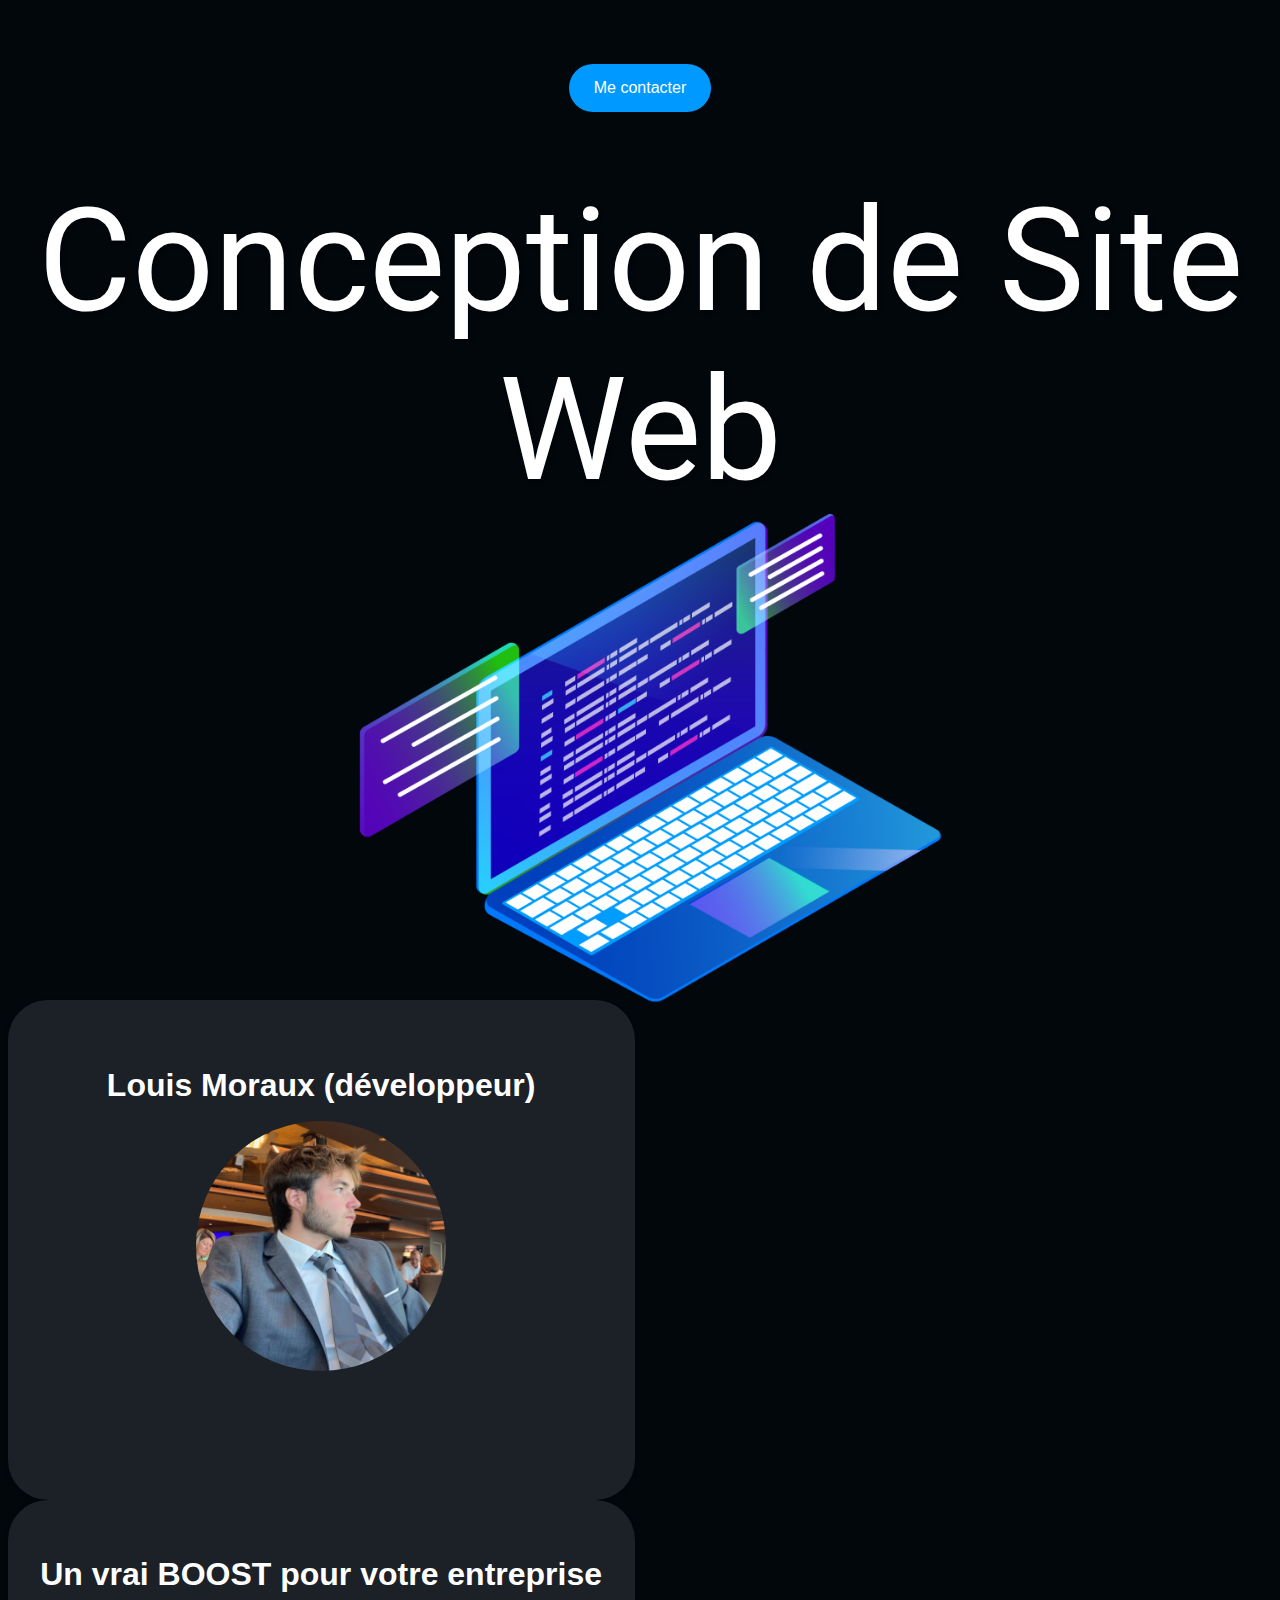
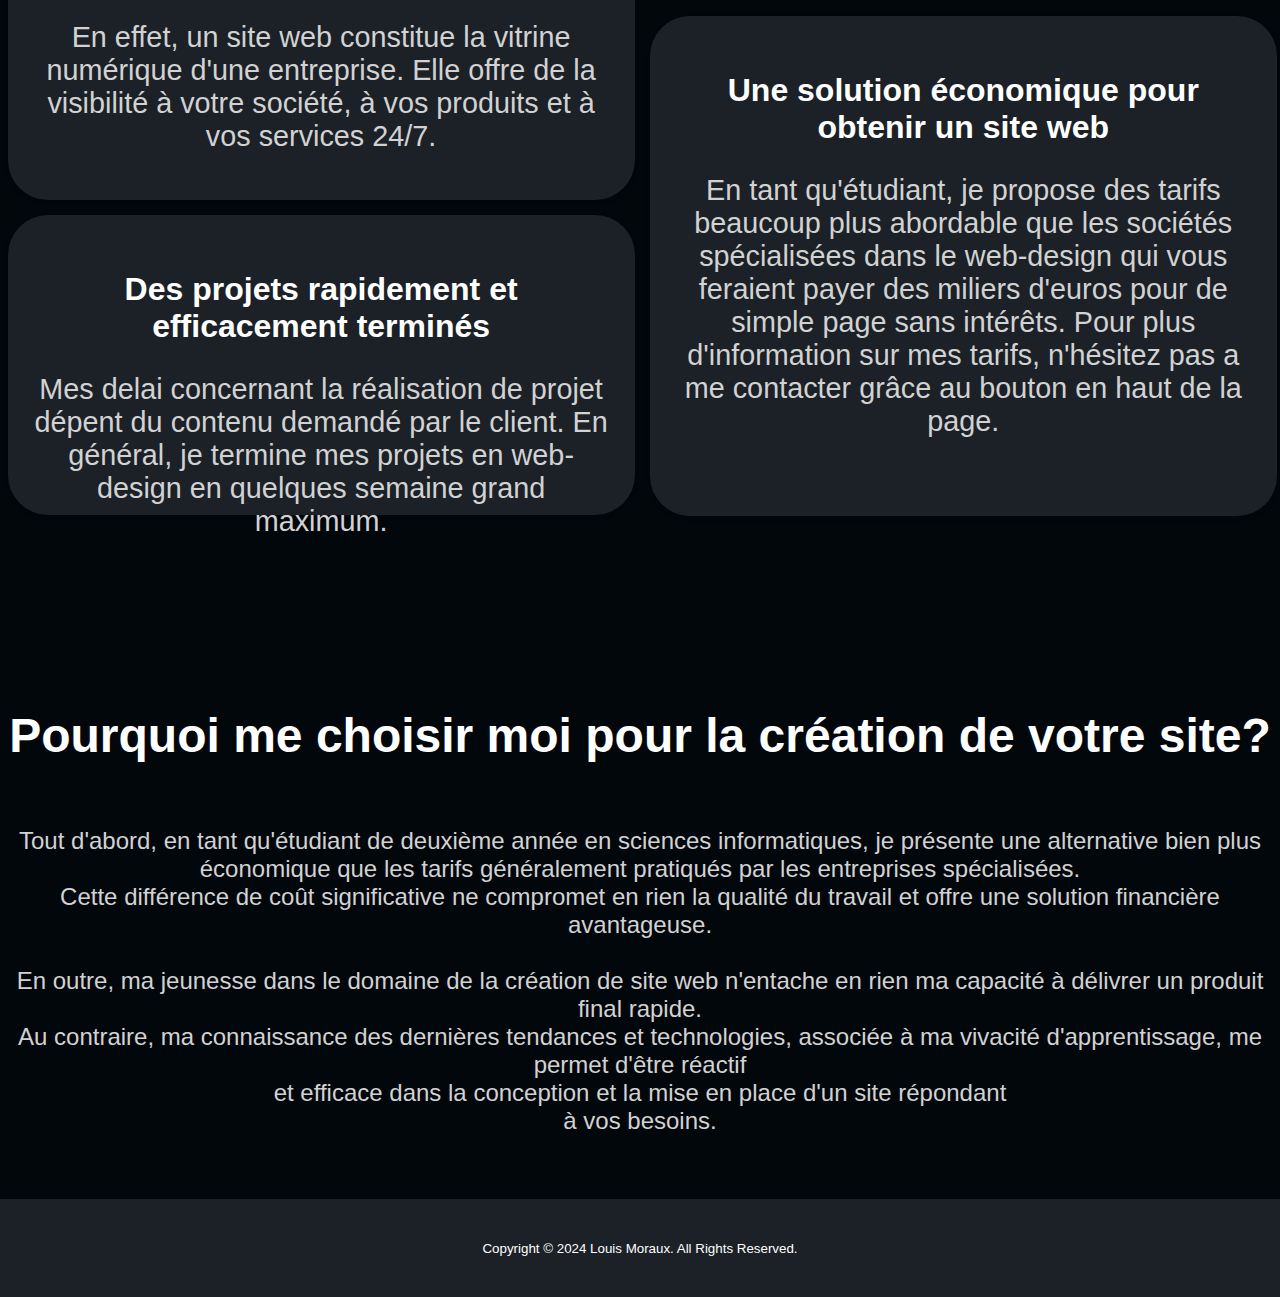
==== index.html @ 0f0bde77 "modif responsive10000" ====
<!DOCTYPE html>
<html lang="en">
<head>
    <meta charset="utf-8">
    <title>Home</title>
    <link rel="stylesheet" type="text/css" href="css/home.css"> 
    <link rel="preconnect" href="https://fonts.googleapis.com">
    <link rel="preconnect" href="https://fonts.gstatic.com" crossorigin>
    <link href="https://fonts.googleapis.com/css2?family=Comfortaa:wght@300..700&family=Indie+Flower&family=Montserrat:ital,wght@0,100..900;1,100..900&family=Open+Sans:ital,wght@0,300..800;1,300..800&family=Pacifico&family=Playfair+Display:ital,wght@0,400..900;1,400..900&family=Roboto:ital,wght@0,100;0,300;0,400;0,500;0,700;0,900;1,100;1,300;1,400;1,500;1,700;1,900&display=swap" rel="stylesheet">
    
</head>
<body>
    <div class="btn-container">
        <a class="btn-contact" href="contact.html">Me contacter</a>
      </div>
    <div class="titlecontainer">
        <div class="title">Conception de Site Web</div>
    </div>
    <div class="image_computer">
        <img src="images/ComputerS.png" class="computer-image">
    </div>
    <div class="container">
        <div class="box" style="height: 500px;">
            <h2 class="inBox" id="title">Louis Moraux (développeur)</h2>
            <div class="image_profil"><img src="images/photohome.jpg"></div>
        </div>
        
        <div class="box" style="height: 300px;">
            <h2 class="inBox" id="vente">Un vrai BOOST pour votre entreprise</h2>
            <p id="textbox">En effet, un site web constitue la vitrine numérique d'une entreprise.
                Elle offre de la visibilité à votre société, à vos produits et à vos services 24/7.
            </p>
        </div>

        <div class="box" style="height: 300px;">
            <h2 id="vente" class="inBox">
                Des projets rapidement et efficacement terminés
            </h2>
            <p id="textbox">Mes delai concernant la réalisation de projet dépent du contenu 
                demandé par le client. En général, je termine mes projets en web-design 
                en quelques semaine grand maximum.
            </p>
        </div>
        
        <div class="box">
            <h2 class="inBox" id="vente">Une solution économique pour obtenir un site web</h2>
            <p id="textbox">En tant qu'étudiant, je propose des tarifs beaucoup plus abordable que les 
                sociétés spécialisées dans le web-design qui vous feraient payer des miliers d'euros
                pour de simple page sans intérêts. Pour plus d'information sur mes tarifs,
                n'hésitez pas a me contacter grâce au bouton en haut de la page.
            </p>
    
        </div>

    </div>
    <div class="textmid">
        <h1 class="titlemid">Pourquoi me choisir moi pour la création de votre site?</h1>
        <p class="pmid">Tout d'abord, en tant qu'étudiant de deuxième année en sciences informatiques,
                        je présente une alternative bien plus
                        économique que les tarifs généralement pratiqués par les entreprises spécialisées.<br>
                        Cette différence de coût significative ne compromet en rien la qualité du travail
                        et offre une solution financière avantageuse.<br><br>
                        En outre, ma jeunesse dans le domaine de la création de site web
                        n'entache en rien ma capacité à délivrer un produit final rapide.<br>
                        Au contraire, ma connaissance des dernières tendances et technologies,
                        associée à ma vivacité d'apprentissage, me permet d'être réactif <br>
                        et efficace dans la conception et la mise en place d'un site répondant 
                        <br>à vos besoins.</p>
    </div>

    <footer>
        <small>
            Copyright © 2024 Louis Moraux. All Rights Reserved.
          </small>
    </footer>
    
    
    <script src="js/home.js"></script>
</body>
</html>
---- css/home.css ----
/* CSS général de la page */
body {
  background-color: #02070C;
  font-family: Arial, sans-serif;
  margin: 0;
  padding: 0;
}

/* Style pour le bouton "Contact Me" */
.btn-container {
  margin-top: 5%;
  display: flex;
  justify-content: center;
  z-index: 2;
}

.btn-contact {
  display: block;
  padding: 15px 25px;
  border-radius: 25px;
  background-color: #0099ff;
  color: white;
  text-decoration: none;
}

.btn-contact:hover {
  background-color: #0056b3;
}

/* CSS pour le titre */
.title {
  position: relative;
  font-family: 'Roboto', sans-serif;
  font-size: 9em;
  text-align: center;
  color: #fff;
  text-shadow: 2px 2px 4px rgba(0, 0, 0, 0.3);
  margin-top: 5%;
}

/* CSS pour l'image de l'ordinateur */
.image_computer img {
  position: relative;
  z-index: 2;
  top: -8em;
  width: 60%;
  display: block;
  margin: 0 auto;
}
.computer-image {
  position: absolute;
  width: 60%;
  display: block;
}

/* Styles pour les conteneurs */
.container {
  display: flex;
  flex-wrap: wrap;
  margin-top: -22%;
  width: 100%;
}

/* Styles pour les boîtes */
.box {
  width: 49%;
  background-color: #1b2127;
  margin-right: 7.5px;
  margin-left: 7.5px;
  padding: 20px;
  box-sizing: border-box;
  border-radius: 40px;
  box-shadow: 0 2px 5px rgba(0, 0, 0, 0.1);
}

.box:last-child {
  margin-right: 0;
}
.box:nth-child(3) {
  margin-top: 15px;
}
.box:nth-child(4) {
  margin-top: -11.5em;
  height: 500px;
}

/* Styles pour le contenu dans les boîtes */
.inBox {
  text-align: center;
  font-size: 2em;
  margin: 5px;
  color: #fff;
}

/* CSS pour l'image de l'ordinateur */
.ampoule img {
  position: relative;
  z-index: 2;
  top: -2em;
  width: 35%;
  display: block;
  margin: 0 auto;
}
#vente {
  margin-top: 6%;
}
.image_profil {
  text-align: center;
}
.image_profil img {
  border-radius: 50%;
  width: 250px;
  height: 250px;
  margin-top: 2%;
}
#textbox {
  text-align: center;
  font-size: 1.8em;
  color: #d2d2d2;
}
#title {
  margin-top: 8%;
}
#infos {
  margin-top: 12%;
}

/* Styles pour le texte central */
.textmid {
  text-align: center;
  margin-top: 5%;
}
.titlemid {
  color: #fff;
  font-size: 3em;
  padding-top: 10%;
}
.pmid {
  font-size: 1.5em;
  color: #d2d2d2;
  margin-top: 5%;
}

/* CSS pour le footer */
footer {
  background-color: #1b2127;
  color: #fff;
  text-align: center;
  padding: 40px;
  margin-top: 5%;
}

/* Style pour les liens dans le footer */
footer a {
  color: #fff;
  text-decoration: none;
  transition: color 0.3s ease;
}

footer a:hover {
  color: #0099ff;
}

/* Media Queries pour les petits écrans */
@media only screen and (max-device-width: 760px) {
  .container{
    margin-top: -28%;
  }
  .box {
      width: 100%;
      margin-bottom: 1em;
      margin-right: 7.5px;
      margin-left: 7.5px;
      padding: 20px;
  }

  .btn-container {
    padding-top: 5%;
  }
  

  .btn-contact {
    line-height: 1;
    position: absolute;
    padding: 40px 40px;
    font-size: 2.5em;
  }
  .image_computer img {
    top: -8em; /* Ajustement pour les écrans plus petits */
    width: 100%; /* Ajustement pour les écrans plus petits */
  }
  .box:last-child {
    margin-right: 0;
  }
  .box:nth-child(3) {
    margin-top: 0;
  }
  .box:nth-child(4) {
    margin-top: 0em;
    height: 400px;
  }

  .image_profil img {
    border-radius: 50%;
    width: 300px;
    height: 300px;
    margin-top: 2%;
  }
  .title {
    margin-top: 20%;
    font-size: 5.5em;
  }

  .ampoule {
    width: 100%; /* Réduire la largeur de l'ampoule */
    
  }
  .inBox{
    margin-top: -3%;
  }
  #vente{
    margin-top: 1.75em;
  }
  #textbox {
      text-align: center;
      font-size: 1.8em;
      margin-left: 0;
  }

  .titlemid {
      margin-top: 10%;
  }

  .pmid {
      font-size: 1.2em;
      margin-top: 5%;
  }

  footer {
      padding: 20px;
      font-size: 1.2em;
  }
}
/* MacBooks petits */
@media screen and (device-width: 1366px) and (device-height: 768px) {
  .btn-contact {
    top: 5%;
    right: 5%;
    padding: 10px 20px; /* Ajustement pour les écrans plus petits */
  }

  /* Style du titre */
  .title {
    position: relative;
    font-size: 6em; /* Ajustement pour les écrans plus petits */
    margin-top: 8%;
  }

  /* Style de l'image de l'ordinateur */
  .image_computer img {
    top: -9em; /* Ajustement pour les écrans plus petits */
    width: 80%; /* Ajustement pour les écrans plus petits */
  }

  /* Styles des boîtes */
  .container{
    margin-top: -30%;
  }
  .box {
    width: 49%; /* Pour occuper toute la largeur sur les écrans plus petits */
    margin-right: 5px;
    margin-left: 5px;
  }

  /* Style du texte dans les boîtes */
  .inBox {
    font-size: 1.5em; /* Ajustement pour les écrans plus petits */
    padding-top: 5%;
  }

  #textbox{
    font-size: 1.5em;
  }


  /* Style du footer */
  footer {
    padding: 20px; /* Réduction de l'espace dans le footer */
  }
}

@media screen and (device-width: 1024px) and (device-height: 1366px) {
  .btn-contact {
    top: 5%;
    right: 5%;
    padding: 10px 20px; /* Ajustement pour les écrans plus petits */
  }

  /* Style du titre */
  .title {
    position: relative;
    font-size: 6em; /* Ajustement pour les écrans plus petits */
    margin-top: 8%;
  }

  /* Style de l'image de l'ordinateur */
  .image_computer img {
    top: -7em; /* Ajustement pour les écrans plus petits */
    width: 80%; /* Ajustement pour les écrans plus petits */
  }

  /* Styles des boîtes */
  .container{
    margin-top: -30%;
  }
  .box {
    width: 48.5%; /* Pour occuper toute la largeur sur les écrans plus petits */
    margin-right: 5px;
    margin-left: 5px;
  }

  /* Style du texte dans les boîtes */
  .inBox {
    font-size: 1.5em; /* Ajustement pour les écrans plus petits */
    padding-top: 5%;
  }

  #textbox{
    font-size: 1.5em;
  }


  /* Style du footer */
  footer {
    padding: 20px; /* Réduction de l'espace dans le footer */
  }
}

@media screen and (device-width: 820px) and (device-height: 1180px) {
  .btn-contact {
    top: 5%;
    right: 5%;
    padding: 10px 20px; /* Ajustement pour les écrans plus petits */
  }

  /* Style du titre */
  .title {
    position: relative;
    font-size: 6em; /* Ajustement pour les écrans plus petits */
    margin-top: 8%;
  }

  /* Style de l'image de l'ordinateur */
  .image_computer img {
    top: -5em; /* Ajustement pour les écrans plus petits */
    width: 80%; /* Ajustement pour les écrans plus petits */
  }

  /* Styles des boîtes */
  .container{
    margin-top: -30%;
  }
  .box {
    width: 48.5%; /* Pour occuper toute la largeur sur les écrans plus petits */
    margin-right: 5px;
    margin-left: 5px;
  }

  /* Style du texte dans les boîtes */
  .inBox {
    font-size: 1.5em; /* Ajustement pour les écrans plus petits */
    padding-top: 4%;
  }

  #textbox{
    font-size: 1.4em;
  }


  /* Style du footer */
  footer {
    padding: 20px; /* Réduction de l'espace dans le footer */
  }
}

@media screen and (device-width: 768px) and (device-height: 1024px) {
  .btn-contact {
    top: 5%;
    right: 5%;
    padding: 10px 20px; /* Ajustement pour les écrans plus petits */
  }

  /* Style du titre */
  .title {
    position: relative;
    font-size: 6em; /* Ajustement pour les écrans plus petits */
    margin-top: 8%;
  }

  /* Style de l'image de l'ordinateur */
  .image_computer img {
    top: -5em; /* Ajustement pour les écrans plus petits */
    width: 80%; /* Ajustement pour les écrans plus petits */
  }

  /* Styles des boîtes */
  .container{
    margin-top: -30%;
  }
  .box {
    width: 48.5%; /* Pour occuper toute la largeur sur les écrans plus petits */
    margin-right: 5px;
    margin-left: 5px;
  }

  /* Style du texte dans les boîtes */
  .inBox {
    font-size: 1.5em; /* Ajustement pour les écrans plus petits */
    padding-top: 4%;
  }

  #textbox{
    font-size: 1.4em;
  }


  /* Style du footer */
  footer {
    padding: 20px; /* Réduction de l'espace dans le footer */
  }
}
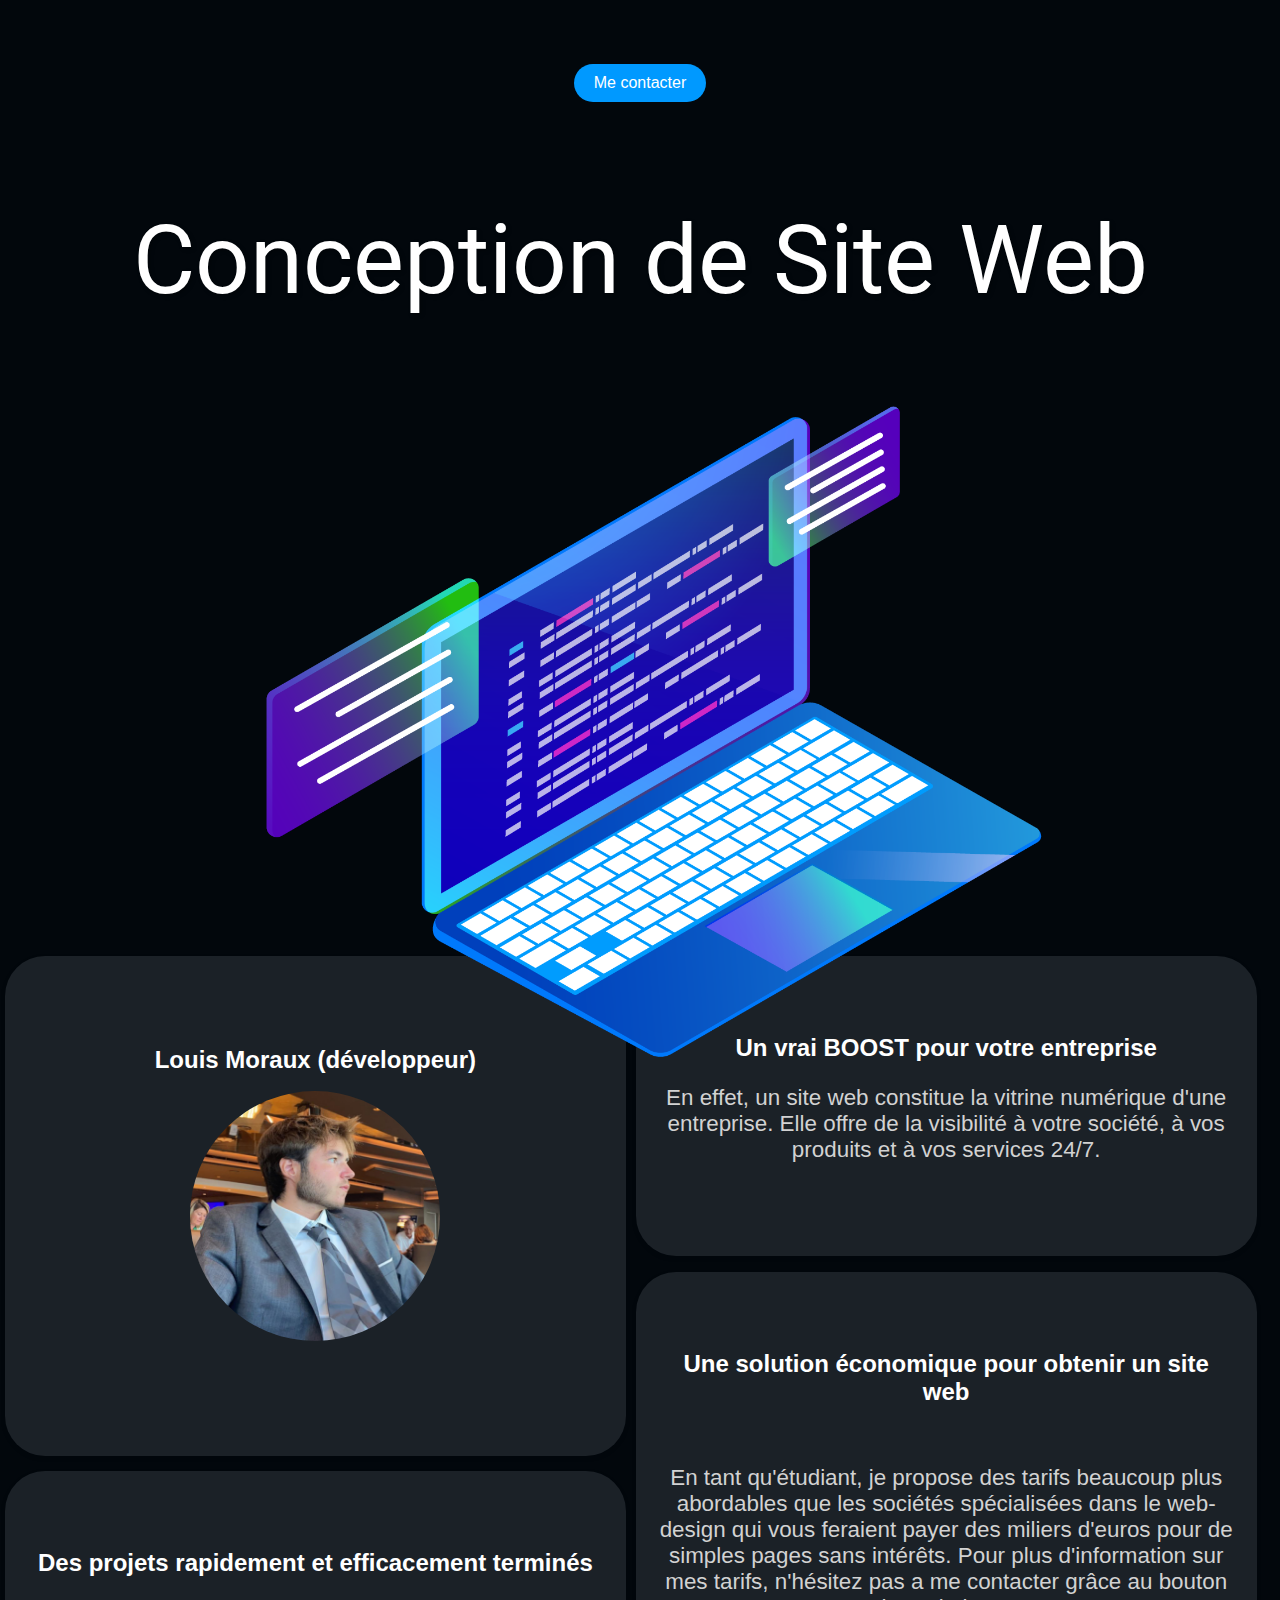
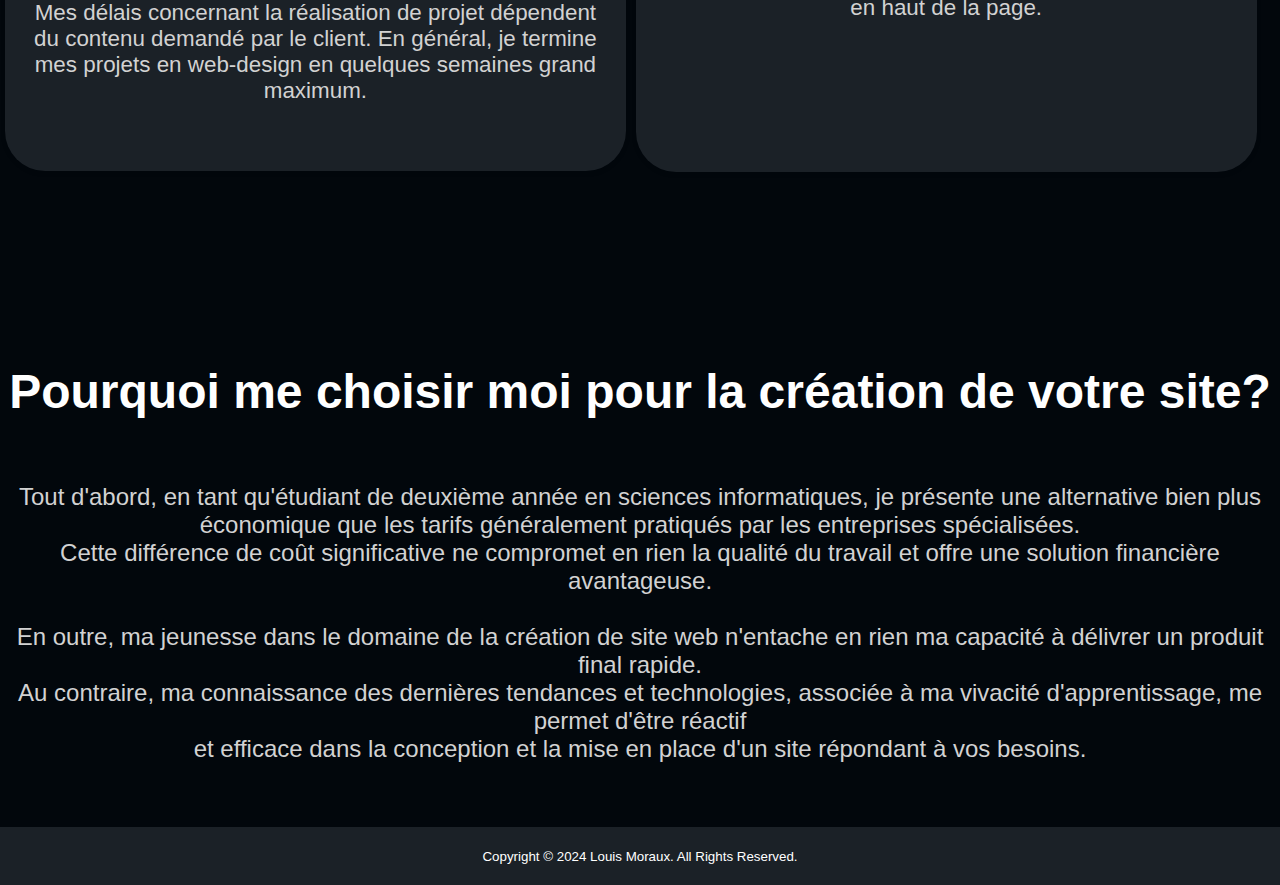
==== commit bd69598b: "modif responsive1000001" ====
--- a/index.html
+++ b/index.html
@@ -36,17 +36,17 @@
             <h2 id="vente" class="inBox">
                 Des projets rapidement et efficacement terminés
             </h2>
-            <p id="textbox">Mes delai concernant la réalisation de projet dépent du contenu 
+            <p id="textbox">Mes délais concernant la réalisation de projet dépendent du contenu 
                 demandé par le client. En général, je termine mes projets en web-design 
-                en quelques semaine grand maximum.
+                en quelques semaines grand maximum.
             </p>
         </div>
         
         <div class="box">
             <h2 class="inBox" id="vente">Une solution économique pour obtenir un site web</h2>
-            <p id="textbox">En tant qu'étudiant, je propose des tarifs beaucoup plus abordable que les 
+            <p class="bbox" id="textbox">En tant qu'étudiant, je propose des tarifs beaucoup plus abordables que les 
                 sociétés spécialisées dans le web-design qui vous feraient payer des miliers d'euros
-                pour de simple page sans intérêts. Pour plus d'information sur mes tarifs,
+                pour de simples pages sans intérêts. Pour plus d'information sur mes tarifs,
                 n'hésitez pas a me contacter grâce au bouton en haut de la page.
             </p>
     
@@ -65,8 +65,9 @@
                         Au contraire, ma connaissance des dernières tendances et technologies,
                         associée à ma vivacité d'apprentissage, me permet d'être réactif <br>
                         et efficace dans la conception et la mise en place d'un site répondant 
-                        <br>à vos besoins.</p>
+                        à vos besoins.</p>
     </div>
+    
 
     <footer>
         <small>
--- a/css/home.css
+++ b/css/home.css
@@ -125,6 +125,10 @@
   margin-top: 12%;
 }
 
+.bbox{
+  margin-top: 10%;
+}
+
 /* Styles pour le texte central */
 .textmid {
   text-align: center;
@@ -164,7 +168,7 @@
 /* Media Queries pour les petits écrans */
 @media only screen and (max-device-width: 760px) {
   .container{
-    margin-top: -28%;
+    margin-top: -10%;
   }
   .box {
       width: 100%;
@@ -182,7 +186,7 @@
   .btn-contact {
     line-height: 1;
     position: absolute;
-    padding: 40px 40px;
+    padding: 30px 30px;
     font-size: 2.5em;
   }
   .image_computer img {
@@ -382,8 +386,7 @@
     padding: 20px; /* Réduction de l'espace dans le footer */
   }
 }
-
-@media screen and (device-width: 768px) and (device-height: 1024px) {
+@media screen and (min-width: 1280px) and (max-width: 1440px) {
   .btn-contact {
     top: 5%;
     right: 5%;
@@ -430,3 +433,49 @@
   }
 }
 
+@media only screen and (min-device-width: 1500px) {
+  .btn-contact {
+    top: 5%;
+    right: 5%;
+    padding: 20px 30px; /* Ajustement pour les écrans plus petits */
+  }
+
+  /* Style du titre */
+  .title {
+    position: relative;
+    font-size: 6em; /* Ajustement pour les écrans plus petits */
+    margin-top: 8%;
+  }
+
+  /* Style de l'image de l'ordinateur */
+  .image_computer img {
+    top: -8em; /* Ajustement pour les écrans plus petits */
+    width: 80%; /* Ajustement pour les écrans plus petits */
+  }
+
+  /* Styles des boîtes */
+  .container{
+    margin-top: -30%;
+  }
+  .box {
+    width: 48.5%; /* Pour occuper toute la largeur sur les écrans plus petits */
+    margin-right: 5px;
+    margin-left: 5px;
+  }
+
+  /* Style du texte dans les boîtes */
+  .inBox {
+    font-size: 1.5em; /* Ajustement pour les écrans plus petits */
+    padding-top: 4%;
+  }
+
+  #textbox{
+    font-size: 1.4em;
+  }
+
+
+  /* Style du footer */
+  footer {
+    padding: 20px; /* Réduction de l'espace dans le footer */
+  }
+}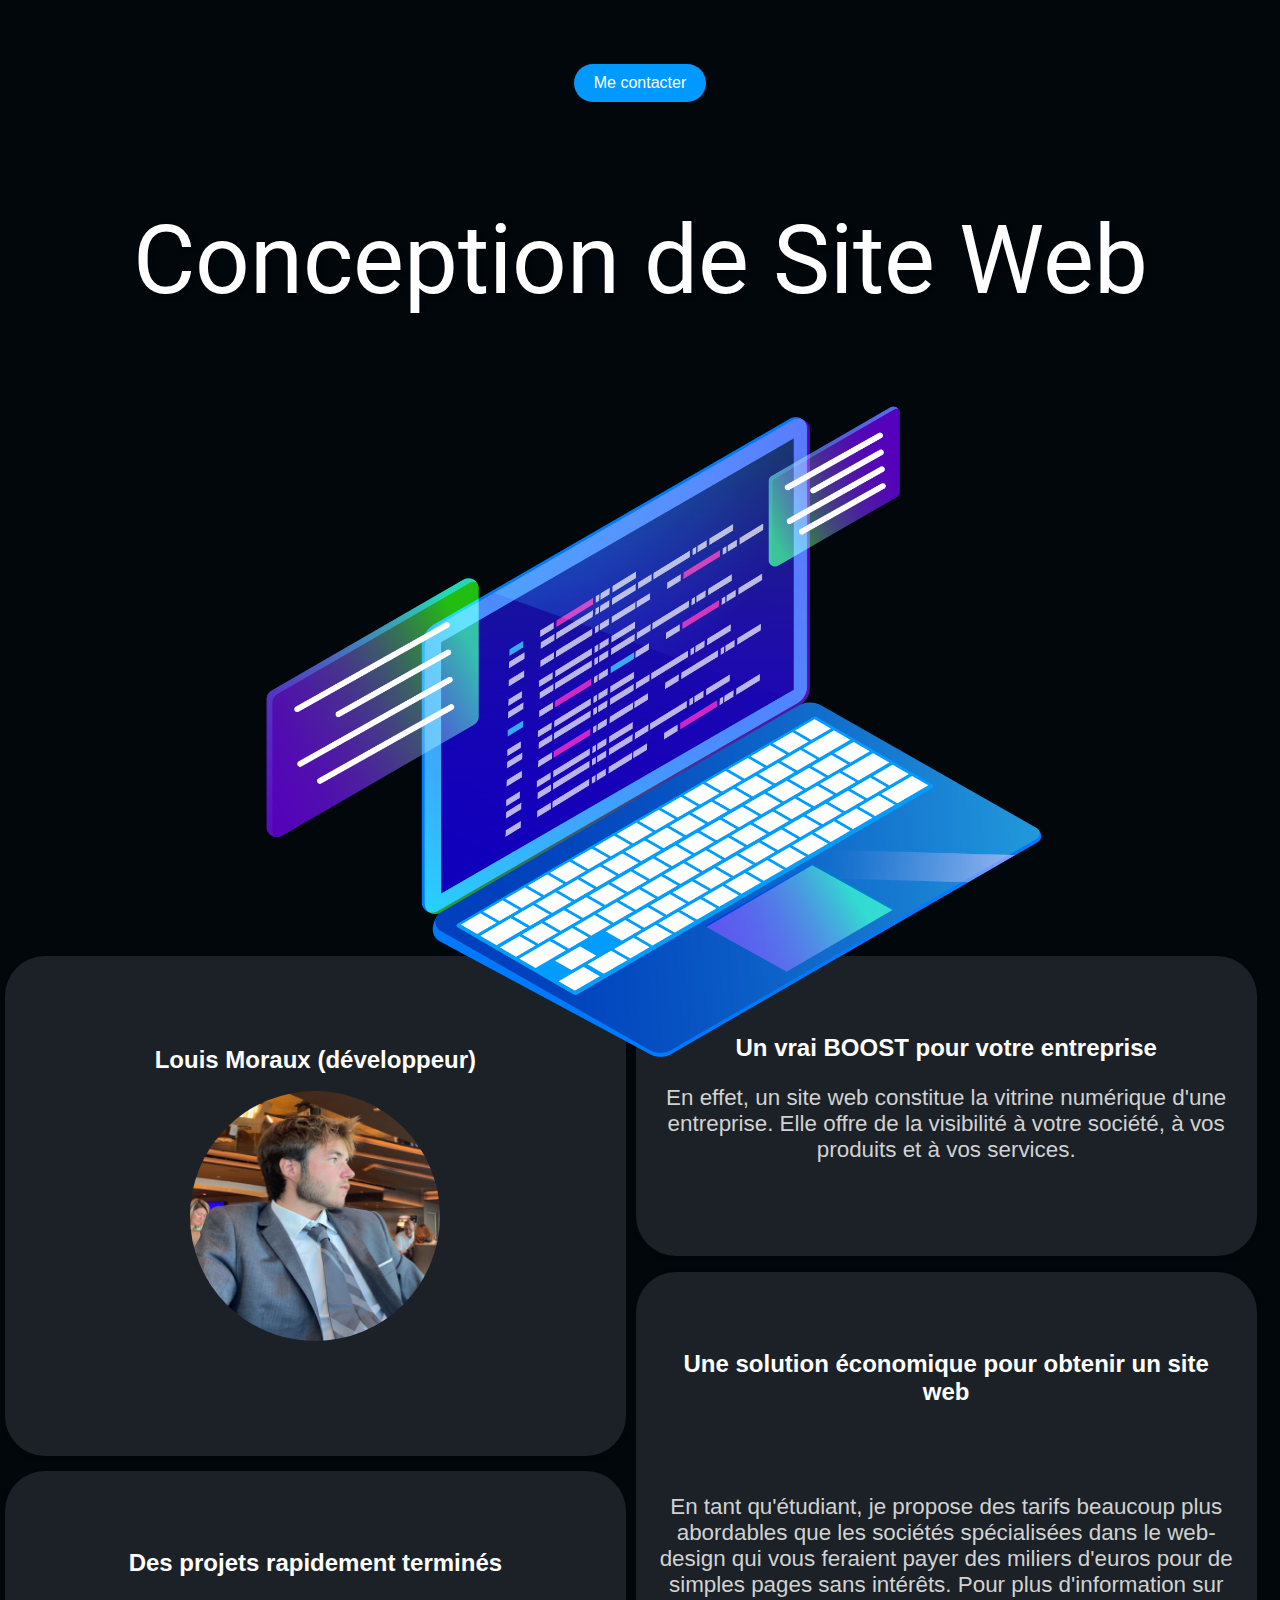
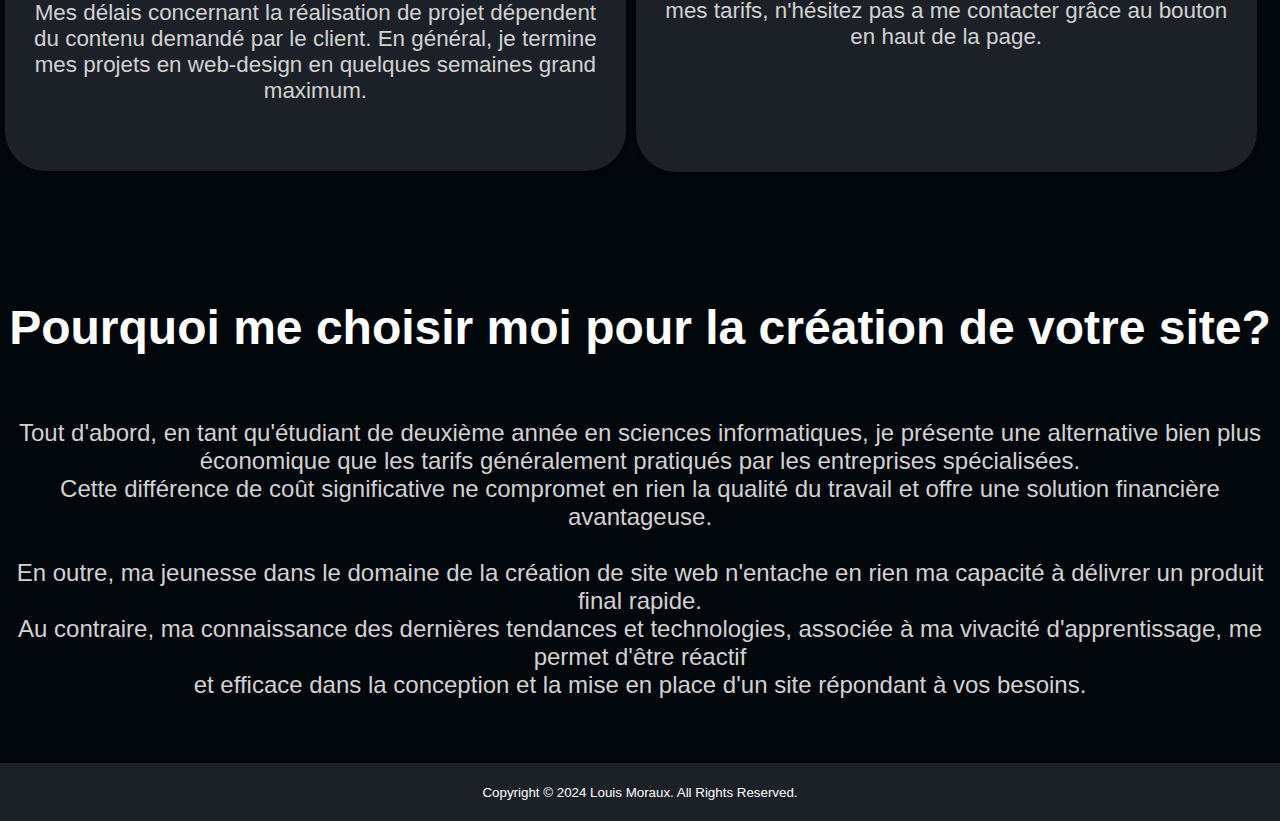
==== commit a7ae01b4: "modif responsive10000012" ====
--- a/index.html
+++ b/index.html
@@ -28,13 +28,13 @@
         <div class="box" style="height: 300px;">
             <h2 class="inBox" id="vente">Un vrai BOOST pour votre entreprise</h2>
             <p id="textbox">En effet, un site web constitue la vitrine numérique d'une entreprise.
-                Elle offre de la visibilité à votre société, à vos produits et à vos services 24/7.
+                Elle offre de la visibilité à votre société, à vos produits et à vos services.
             </p>
         </div>
 
         <div class="box" style="height: 300px;">
             <h2 id="vente" class="inBox">
-                Des projets rapidement et efficacement terminés
+                Des projets rapidement terminés
             </h2>
             <p id="textbox">Mes délais concernant la réalisation de projet dépendent du contenu 
                 demandé par le client. En général, je termine mes projets en web-design 
--- a/css/home.css
+++ b/css/home.css
@@ -126,7 +126,7 @@
 }
 
 .bbox{
-  margin-top: 10%;
+  margin-top: 15%;
 }
 
 /* Styles pour le texte central */
@@ -137,7 +137,7 @@
 .titlemid {
   color: #fff;
   font-size: 3em;
-  padding-top: 10%;
+  padding-top: 5%;
 }
 .pmid {
   font-size: 1.5em;
@@ -219,6 +219,9 @@
     width: 100%; /* Réduire la largeur de l'ampoule */
     
   }
+  .bbox{
+    margin-top: 4%;
+  }
   .inBox{
     margin-top: -3%;
   }
@@ -230,7 +233,6 @@
       font-size: 1.8em;
       margin-left: 0;
   }
-
   .titlemid {
       margin-top: 10%;
   }
@@ -433,29 +435,33 @@
   }
 }
 
-@media only screen and (min-device-width: 1500px) {
+@media only screen and (min-device-width: 1800px) {
   .btn-contact {
     top: 5%;
     right: 5%;
     padding: 20px 30px; /* Ajustement pour les écrans plus petits */
+    font-size: 1.5em;
   }
 
   /* Style du titre */
   .title {
     position: relative;
-    font-size: 6em; /* Ajustement pour les écrans plus petits */
+    font-size: 11em; /* Ajustement pour les écrans plus petits */
     margin-top: 8%;
   }
 
   /* Style de l'image de l'ordinateur */
   .image_computer img {
-    top: -8em; /* Ajustement pour les écrans plus petits */
+    top: -12em; /* Ajustement pour les écrans plus petits */
     width: 80%; /* Ajustement pour les écrans plus petits */
   }
 
   /* Styles des boîtes */
   .container{
     margin-top: -30%;
+  }
+  .titlemid{
+    margin-top: -7%;
   }
   .box {
     width: 48.5%; /* Pour occuper toute la largeur sur les écrans plus petits */
@@ -463,14 +469,17 @@
     margin-left: 5px;
   }
 
+  .bbox{
+    margin-top: 8%;
+  }
+
   /* Style du texte dans les boîtes */
   .inBox {
-    font-size: 1.5em; /* Ajustement pour les écrans plus petits */
-    padding-top: 4%;
+    font-size: 2em; /* Ajustement pour les écrans plus petits */
   }
 
   #textbox{
-    font-size: 1.4em;
+    font-size: 2em;
   }
 
 
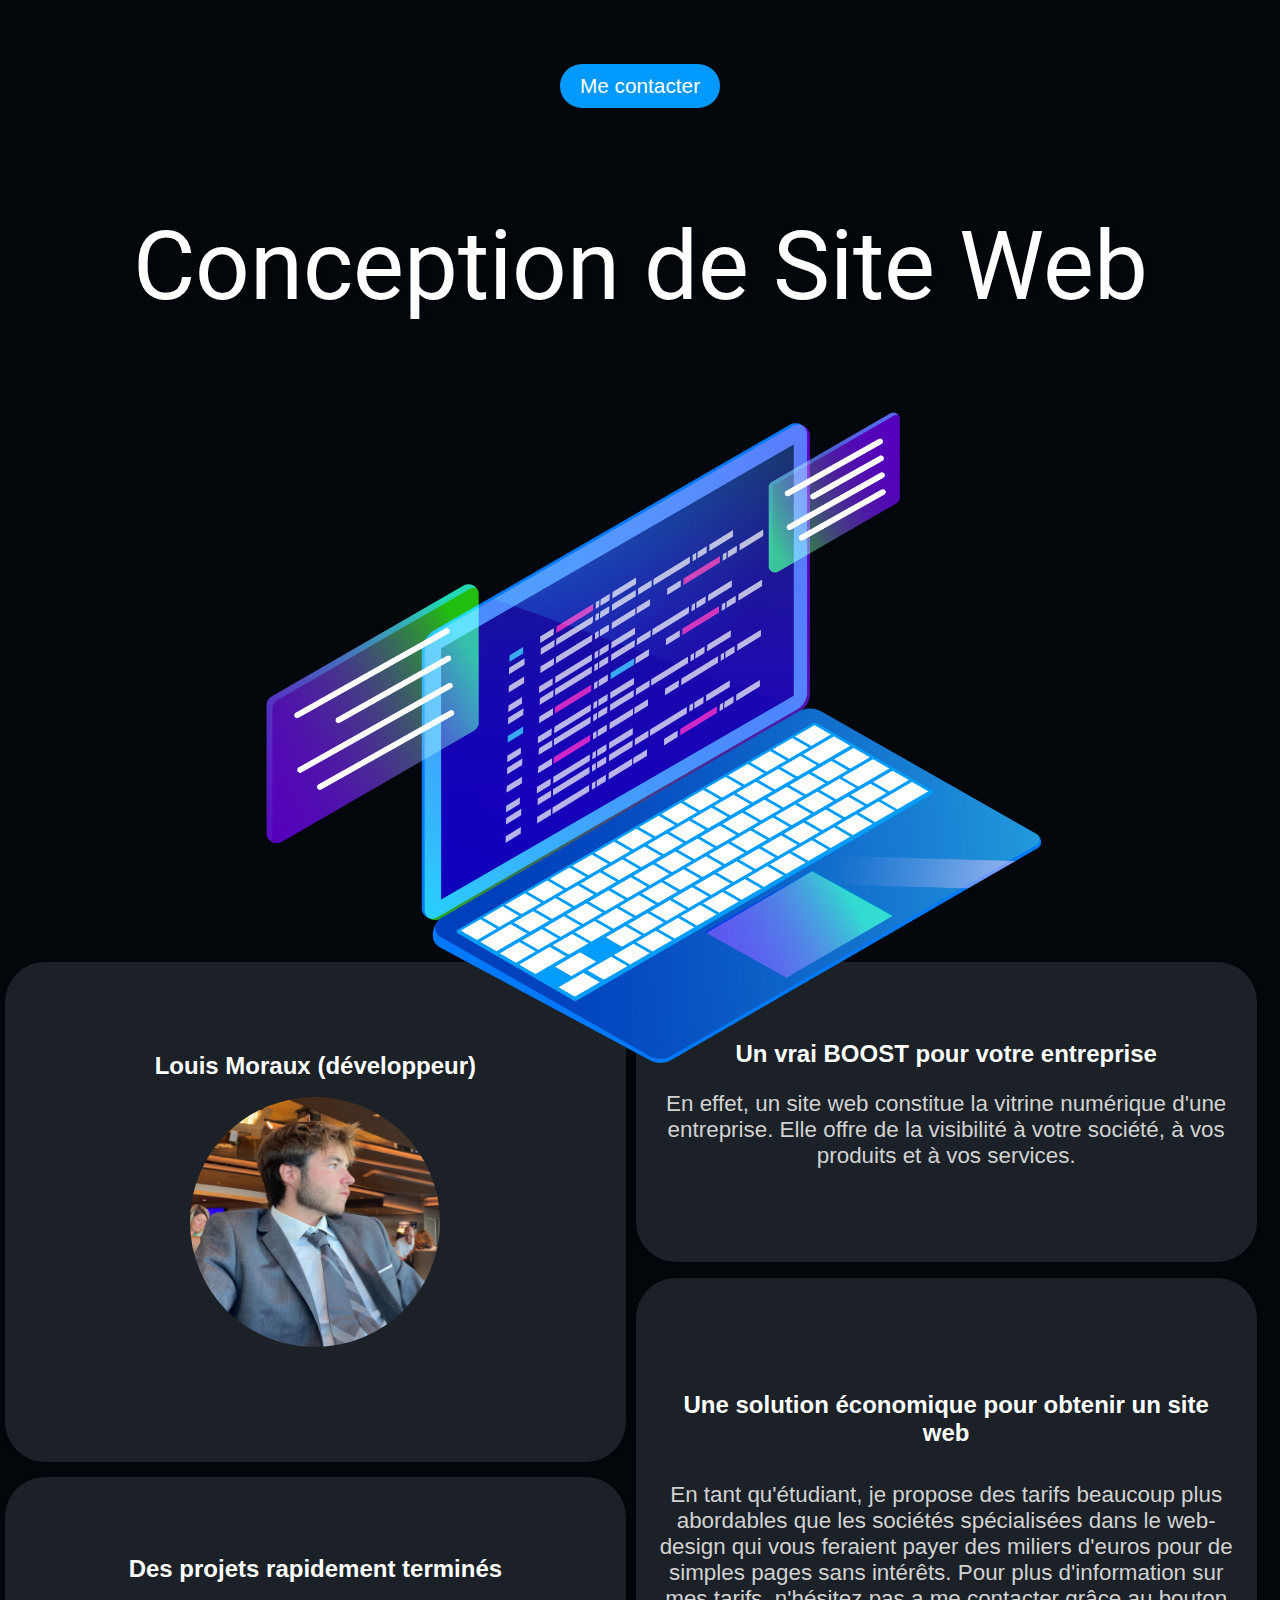
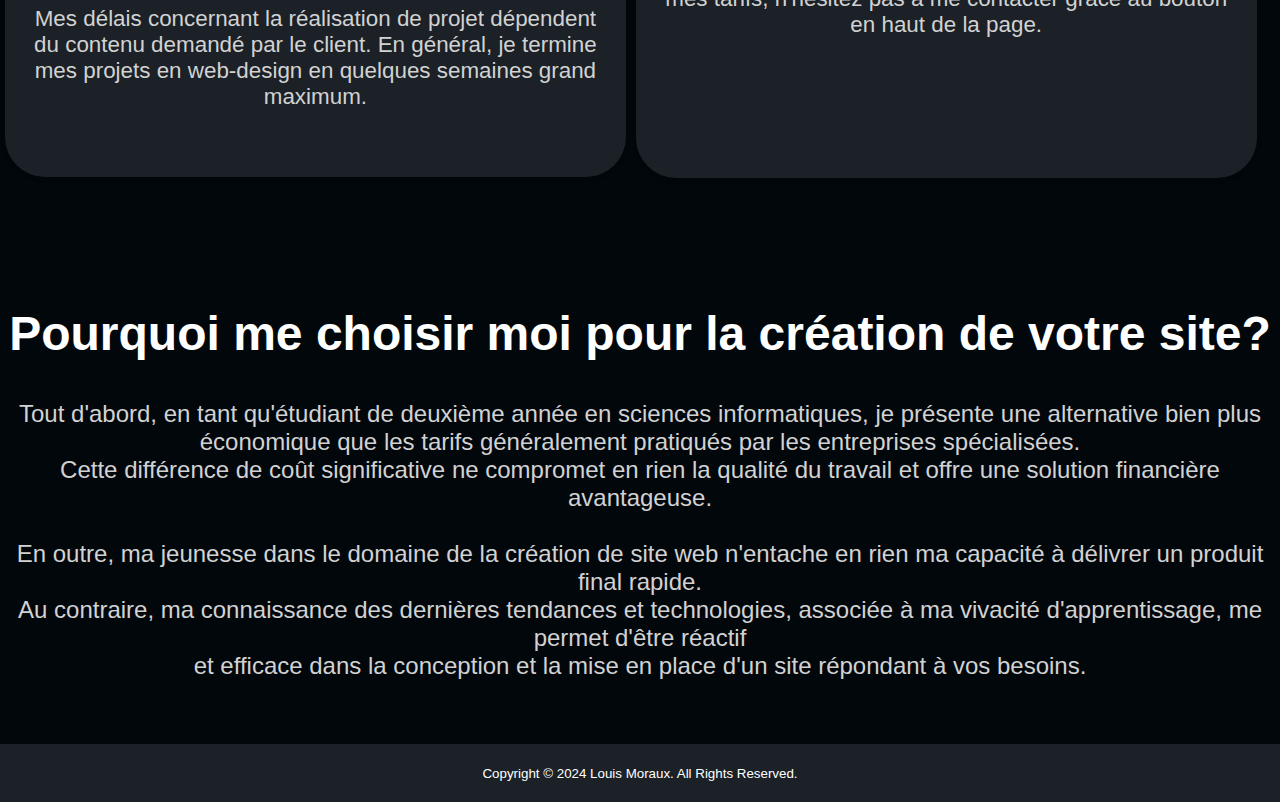
==== commit 19a22153: "modif responsive100000123222" ====
--- a/index.html
+++ b/index.html
@@ -43,7 +43,7 @@
         </div>
         
         <div class="box">
-            <h2 class="inBox" id="vente">Une solution économique pour obtenir un site web</h2>
+            <h2 class="inBox" id="vente2">Une solution économique pour obtenir un site web</h2>
             <p class="bbox" id="textbox">En tant qu'étudiant, je propose des tarifs beaucoup plus abordables que les 
                 sociétés spécialisées dans le web-design qui vous feraient payer des miliers d'euros
                 pour de simples pages sans intérêts. Pour plus d'information sur mes tarifs,
--- a/css/home.css
+++ b/css/home.css
@@ -21,6 +21,7 @@
   background-color: #0099ff;
   color: white;
   text-decoration: none;
+  font-size: 1.3em;
 }
 
 .btn-contact:hover {
@@ -31,7 +32,7 @@
 .title {
   position: relative;
   font-family: 'Roboto', sans-serif;
-  font-size: 9em;
+  font-size: 8em;
   text-align: center;
   color: #fff;
   text-shadow: 2px 2px 4px rgba(0, 0, 0, 0.3);
@@ -104,6 +105,9 @@
 #vente {
   margin-top: 6%;
 }
+#vente2 {
+  margin-top: 12%;
+}
 .image_profil {
   text-align: center;
 }
@@ -126,7 +130,7 @@
 }
 
 .bbox{
-  margin-top: 15%;
+  margin-top: 6%;
 }
 
 /* Styles pour le texte central */
@@ -142,7 +146,7 @@
 .pmid {
   font-size: 1.5em;
   color: #d2d2d2;
-  margin-top: 5%;
+  margin-top: 3%;
 }
 
 /* CSS pour le footer */
@@ -440,13 +444,13 @@
     top: 5%;
     right: 5%;
     padding: 20px 30px; /* Ajustement pour les écrans plus petits */
-    font-size: 1.5em;
+    font-size: 1.8em;
   }
 
   /* Style du titre */
   .title {
     position: relative;
-    font-size: 11em; /* Ajustement pour les écrans plus petits */
+    font-size: 9.5em; /* Ajustement pour les écrans plus petits */
     margin-top: 8%;
   }
 
@@ -464,9 +468,8 @@
     margin-top: -7%;
   }
   .box {
-    width: 48.5%; /* Pour occuper toute la largeur sur les écrans plus petits */
-    margin-right: 5px;
-    margin-left: 5px;
+    width: 49%; /* Pour occuper toute la largeur sur les écrans plus petits */
+    margin-left: 10px;
   }
 
   .bbox{
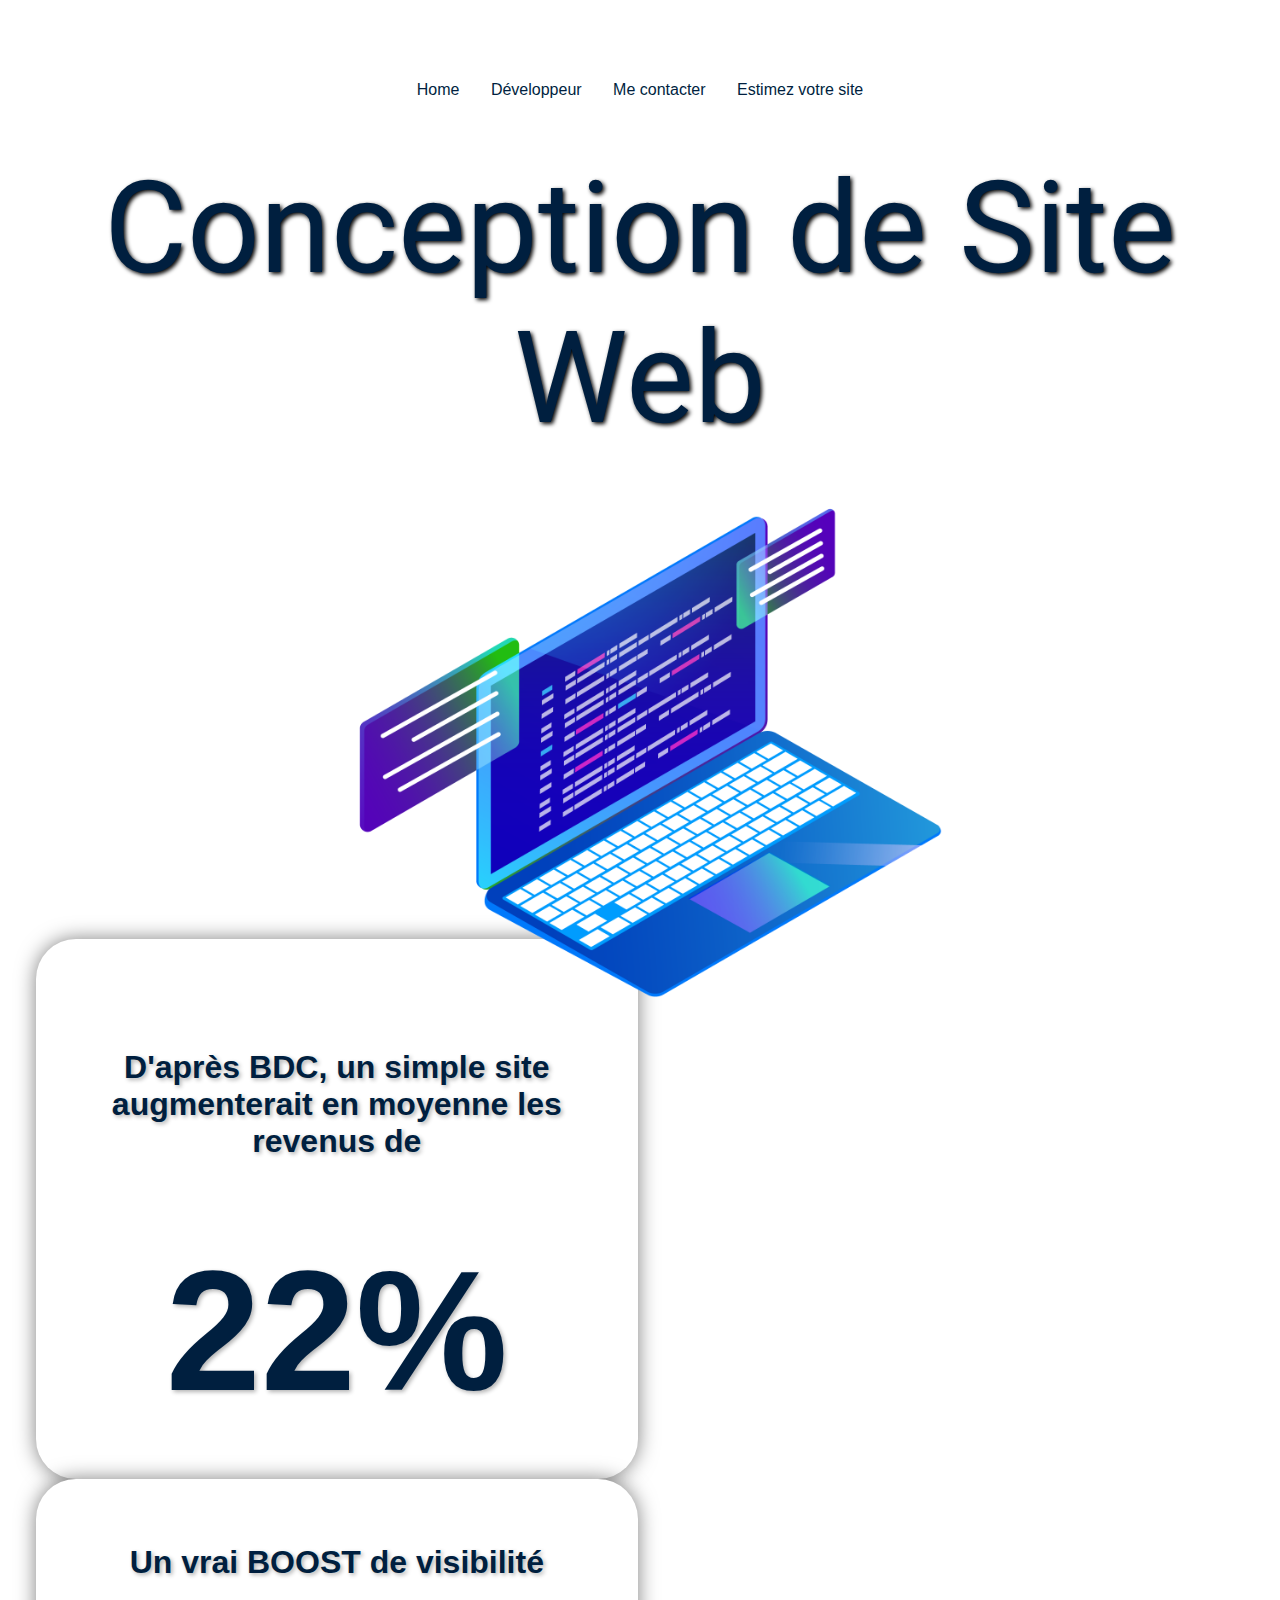
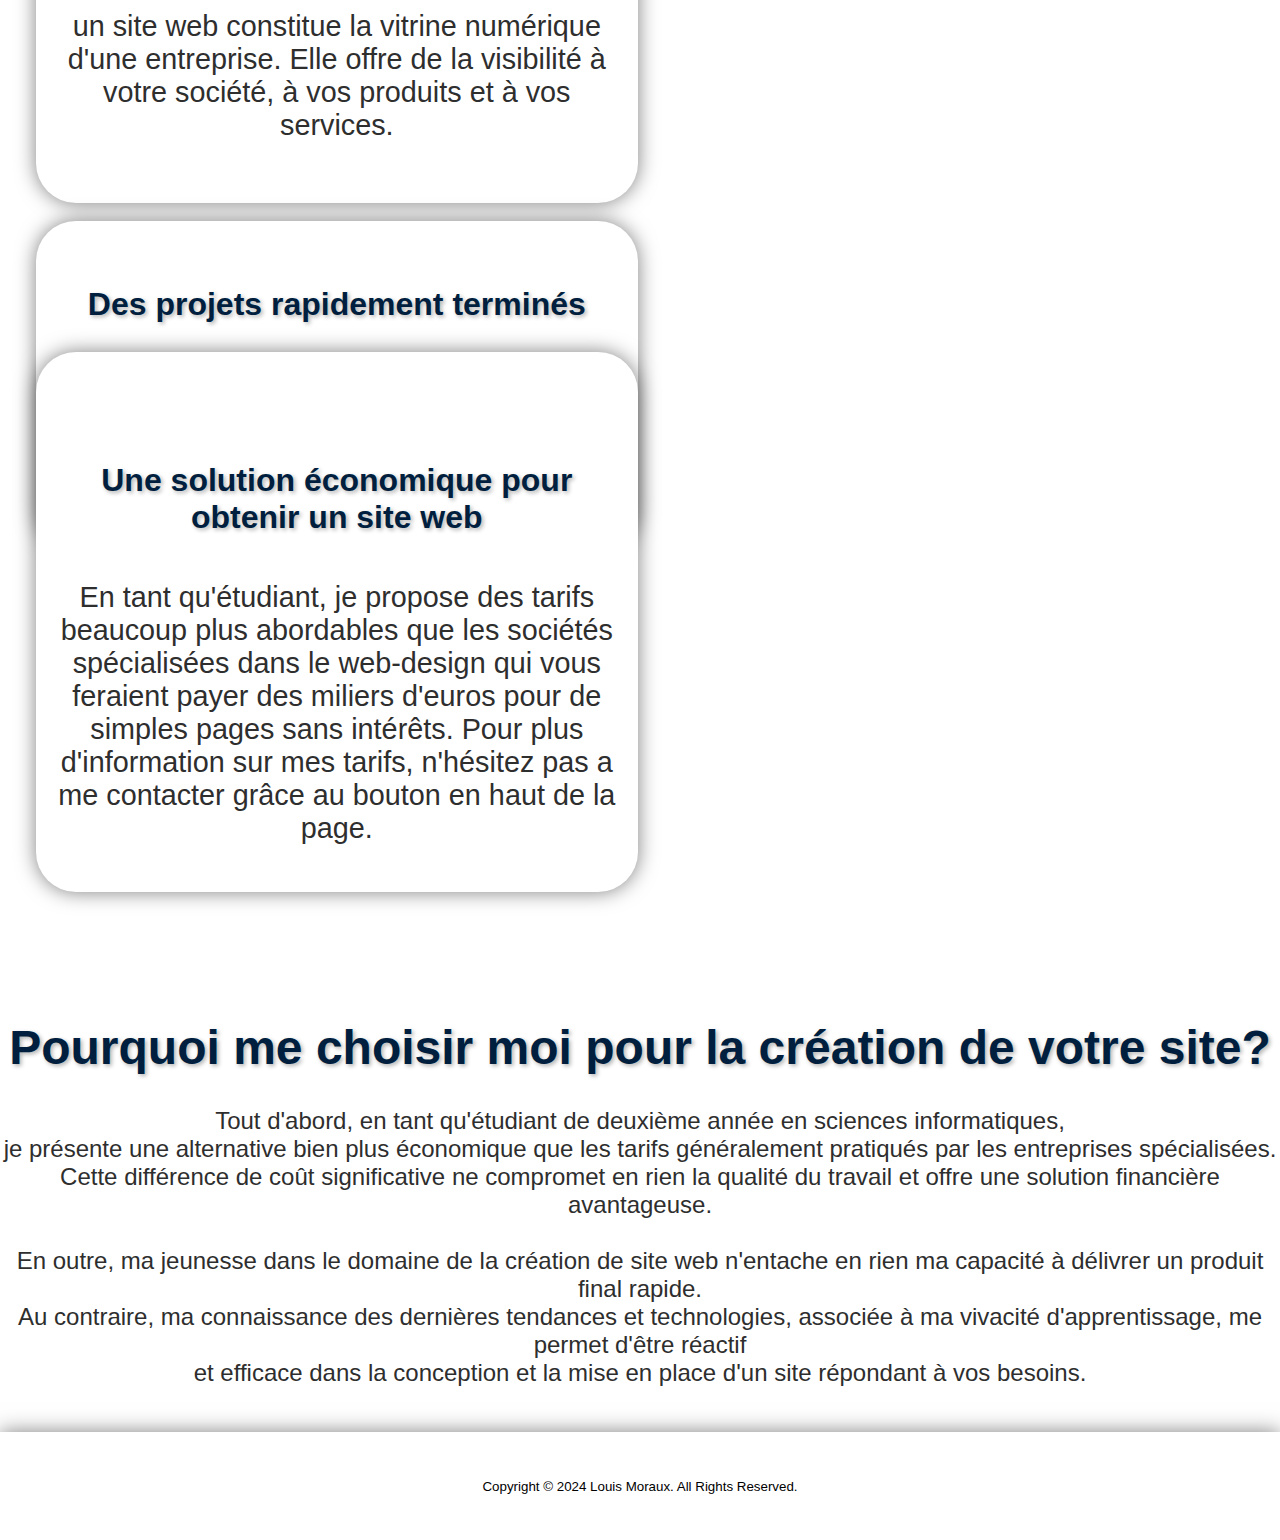
==== commit 914a6848: "changement total DA" ====
--- a/index.html
+++ b/index.html
@@ -3,6 +3,7 @@
 <head>
     <meta charset="utf-8">
     <title>Home</title>
+    <meta name="viewport" content="width=device-width, initial-scale=1.0">
     <link rel="stylesheet" type="text/css" href="css/home.css"> 
     <link rel="preconnect" href="https://fonts.googleapis.com">
     <link rel="preconnect" href="https://fonts.gstatic.com" crossorigin>
@@ -10,39 +11,48 @@
     
 </head>
 <body>
-    <div class="btn-container">
-        <a class="btn-contact" href="contact.html">Me contacter</a>
-      </div>
+    <nav class="menu">
+        <ul>
+            <li><a href="home.html">Home</a></li>
+            <li><a href="developpeur.html">Développeur</a></li>
+            <li><a href="contact.html">Me contacter</a></li>
+            <li><a href="estimez.html">Estimez votre site</a></li>
+        </ul>
+    </nav>
+
     <div class="titlecontainer">
         <div class="title">Conception de Site Web</div>
     </div>
-    <div class="image_computer">
+    <div class="image_container">
         <img src="images/ComputerS.png" class="computer-image">
     </div>
-    <div class="container">
-        <div class="box" style="height: 500px;">
-            <h2 class="inBox" id="title">Louis Moraux (développeur)</h2>
-            <div class="image_profil"><img src="images/photohome.jpg"></div>
+    <div class="BoxContainer">
+        <div class="box" style="height: 60vh;">
+            <!-- Box haut gauche-->
+            <h1 class="inBox" id="vente2"> D'après BDC, un simple site augmenterait en moyenne les revenus de</h1>
+            <h2 class="inBox" id="pourcentage">22%</h2>
         </div>
         
-        <div class="box" style="height: 300px;">
-            <h2 class="inBox" id="vente">Un vrai BOOST pour votre entreprise</h2>
-            <p id="textbox">En effet, un site web constitue la vitrine numérique d'une entreprise.
+        <div class="box" style="height: 36vh;">
+            <!-- Box haut droite-->
+            <h2 class="inBox" id="vente">Un vrai BOOST de visibilité</h2>
+            <p id="textbox">un site web constitue la vitrine numérique d'une entreprise.
                 Elle offre de la visibilité à votre société, à vos produits et à vos services.
             </p>
         </div>
 
-        <div class="box" style="height: 300px;">
+        <div class="box" style="height: 36.5vh;">
+            <!-- Box bas gauche-->
             <h2 id="vente" class="inBox">
                 Des projets rapidement terminés
             </h2>
-            <p id="textbox">Mes délais concernant la réalisation de projet dépendent du contenu 
-                demandé par le client. En général, je termine mes projets en web-design 
-                en quelques semaines grand maximum.
+            <p id="textbox">Les délais pour la réalisation de mes projets varient en fonction du contenu requis par le client.
+                En règle générale, je finalise mes projets de web-design en quelques semaines au maximum
             </p>
         </div>
         
         <div class="box">
+            <!-- Box bas droite-->
             <h2 class="inBox" id="vente2">Une solution économique pour obtenir un site web</h2>
             <p class="bbox" id="textbox">En tant qu'étudiant, je propose des tarifs beaucoup plus abordables que les 
                 sociétés spécialisées dans le web-design qui vous feraient payer des miliers d'euros
@@ -55,7 +65,7 @@
     </div>
     <div class="textmid">
         <h1 class="titlemid">Pourquoi me choisir moi pour la création de votre site?</h1>
-        <p class="pmid">Tout d'abord, en tant qu'étudiant de deuxième année en sciences informatiques,
+        <p class="pmid">Tout d'abord, en tant qu'étudiant de deuxième année en sciences informatiques,<br>
                         je présente une alternative bien plus
                         économique que les tarifs généralement pratiqués par les entreprises spécialisées.<br>
                         Cette différence de coût significative ne compromet en rien la qualité du travail
--- a/css/home.css
+++ b/css/home.css
@@ -1,31 +1,41 @@
 /* CSS général de la page */
 body {
-  background-color: #02070C;
+  background-color: #ffffff;
   font-family: Arial, sans-serif;
   margin: 0;
   padding: 0;
 }
 
-/* Style pour le bouton "Contact Me" */
-.btn-container {
-  margin-top: 5%;
-  display: flex;
-  justify-content: center;
-  z-index: 2;
-}
-
-.btn-contact {
-  display: block;
-  padding: 15px 25px;
-  border-radius: 25px;
-  background-color: #0099ff;
-  color: white;
+.menu {
+  background-color: transparent;
+  margin: 0 auto; /* Centrer horizontalement */
+  padding: 0;
+  text-align: center;
+  margin-top: 5vh; /* Décaler vers le bas de 20 pixels */
+}
+
+.menu ul {
+  list-style-type: none;
+  margin: 0;
+  padding: 0;
+  display: inline-block;
+  margin-top: 3vh; /* Décaler vers le bas de 20 pixels */
+}
+
+.menu ul li {
+  display: inline;
+}
+
+.menu ul li a {
+  display: inline-block;
+  padding: 1vh 1.5vh;
+  color: #001F3F;
   text-decoration: none;
-  font-size: 1.3em;
-}
-
-.btn-contact:hover {
-  background-color: #0056b3;
+  transition: border-bottom 0.3s ease;
+}
+
+.menu ul li a:hover {
+  border-bottom: 2px solid #001F3F;
 }
 
 /* CSS pour le titre */
@@ -34,20 +44,21 @@
   font-family: 'Roboto', sans-serif;
   font-size: 8em;
   text-align: center;
-  color: #fff;
-  text-shadow: 2px 2px 4px rgba(0, 0, 0, 0.3);
-  margin-top: 5%;
+  color: #001F3F;
+  text-shadow: 2px 2px 4px rgba(0, 0, 0, 1);
+  margin-top: 5vh;
 }
 
 /* CSS pour l'image de l'ordinateur */
-.image_computer img {
+.image_container img {
   position: relative;
   z-index: 2;
-  top: -8em;
+  top: -8vh;
   width: 60%;
   display: block;
   margin: 0 auto;
 }
+
 .computer-image {
   position: absolute;
   width: 60%;
@@ -55,7 +66,7 @@
 }
 
 /* Styles pour les conteneurs */
-.container {
+.BoxContainer {
   display: flex;
   flex-wrap: wrap;
   margin-top: -22%;
@@ -64,25 +75,23 @@
 
 /* Styles pour les boîtes */
 .box {
-  width: 49%;
-  background-color: #1b2127;
-  margin-right: 7.5px;
-  margin-left: 7.5px;
+  width: 47%;
+  background-color: #ffffff;
+  margin-left: 4vh;
+  margin-right: 0.5vh;
   padding: 20px;
   box-sizing: border-box;
   border-radius: 40px;
-  box-shadow: 0 2px 5px rgba(0, 0, 0, 0.1);
-}
-
-.box:last-child {
-  margin-right: 0;
-}
+  box-shadow: 0px 0px 20px rgba(0, 0, 0, 0.5);
+}
+
 .box:nth-child(3) {
-  margin-top: 15px;
-}
+  margin-top: 2vh;
+}
+
 .box:nth-child(4) {
-  margin-top: -11.5em;
-  height: 500px;
+  margin-top: -22vh;
+  height: 60vh;
 }
 
 /* Styles pour le contenu dans les boîtes */
@@ -90,47 +99,38 @@
   text-align: center;
   font-size: 2em;
   margin: 5px;
-  color: #fff;
-}
-
-/* CSS pour l'image de l'ordinateur */
-.ampoule img {
-  position: relative;
-  z-index: 2;
-  top: -2em;
-  width: 35%;
-  display: block;
-  margin: 0 auto;
-}
+  color: #000000;
+  color: #001F3F;
+  text-shadow: 2px 2px 4px rgba(0, 0, 0, 0.3);
+}
+
+
+#pourcentage {
+  font-size: 19vh;
+  margin-top: 8vh;
+  color: #001F3F;
+}
+
 #vente {
-  margin-top: 6%;
-}
+  margin-top: 5vh;
+  color: #001F3F;
+  text-shadow: 2px 2px 4px rgba(0, 0, 0, 0.3);
+}
+
 #vente2 {
-  margin-top: 12%;
-}
-.image_profil {
-  text-align: center;
-}
-.image_profil img {
-  border-radius: 50%;
-  width: 250px;
-  height: 250px;
-  margin-top: 2%;
-}
+  margin-top: 10vh;
+  color: #001F3F;
+  text-shadow: 2px 2px 4px rgba(0, 0, 0, 0.3);
+}
+
 #textbox {
   text-align: center;
   font-size: 1.8em;
-  color: #d2d2d2;
-}
-#title {
-  margin-top: 8%;
-}
-#infos {
-  margin-top: 12%;
-}
-
-.bbox{
-  margin-top: 6%;
+  color: #2e2e2e;
+}
+
+.bbox {
+  margin-top: 5vh;
 }
 
 /* Styles pour le texte central */
@@ -138,29 +138,33 @@
   text-align: center;
   margin-top: 5%;
 }
+
 .titlemid {
-  color: #fff;
   font-size: 3em;
   padding-top: 5%;
-}
+  color: #001F3F;
+  text-shadow: 2px 2px 4px rgba(0, 0, 0, 0.3);
+}
+
 .pmid {
   font-size: 1.5em;
-  color: #d2d2d2;
-  margin-top: 3%;
+  color: #2e2e2e;
+  margin-top: 2.5%;
 }
 
 /* CSS pour le footer */
 footer {
-  background-color: #1b2127;
-  color: #fff;
-  text-align: center;
-  padding: 40px;
-  margin-top: 5%;
+  background-color: #ffffff;
+  color: #000000;
+  text-align: center;
+  box-shadow: 0px 0px 20px rgba(0, 0, 0, 0.5);
+  padding: 5vh;
+  margin-top: 5vh;
 }
 
 /* Style pour les liens dans le footer */
 footer a {
-  color: #fff;
+  color: #000000;
   text-decoration: none;
   transition: color 0.3s ease;
 }
@@ -169,325 +173,106 @@
   color: #0099ff;
 }
 
-/* Media Queries pour les petits écrans */
-@media only screen and (max-device-width: 760px) {
-  .container{
-    margin-top: -10%;
-  }
+/* Media query pour les téléphones */
+@media only screen and (max-width: 768px) {
+  .menu ul {
+    margin-top: 10px;
+  }
+
+  .menu ul li a {
+    padding: 10px;
+    font-size: 1.5em;
+  }
+
+  .title {
+    font-size: 4em;
+    margin-top: 2vh;
+  }
+
+  .image_container img {
+    width: 80%;
+    top: -5vh;
+  }
+
+  .computer-image {
+    width: 80%;
+  }
+
   .box {
-      width: 100%;
-      margin-bottom: 1em;
-      margin-right: 7.5px;
-      margin-left: 7.5px;
-      padding: 20px;
-  }
-
-  .btn-container {
-    padding-top: 5%;
-  }
-  
-
-  .btn-contact {
-    line-height: 1;
-    position: absolute;
-    padding: 30px 30px;
+    width: 90%;
+    margin-left: 5%;
+    margin-right: 5%;
+    margin-top: 10px;
+  }
+
+  .box:nth-child(4) {
+    margin-top: 2vh;
+    height: 60vh;
+  }
+
+  #pourcentage {
+    font-size: 10vh;
+    margin-top: 5vh;
+  }
+
+  #textbox{
+    font-size: 1em;
+  }
+
+  #vente{
+    margin-top: 2vh;
+  }
+
+  .titlemid {
+    font-size: 2em;
+  }
+
+  .pmid {
+    font-size: 1.2em;
+  }
+}
+
+@media only screen and (min-width: 768px) and (max-width: 1024px) {
+  .menu ul {
+    margin-top: 10px;
+  }
+
+  .menu ul li a {
+    padding: 10px;
+    font-size: 1.5em;
+  }
+
+  .title {
+    font-size: 6em;
+    margin-top: 3vh;
+  }
+
+  .image_container img {
+    width: 70%;
+    top: -5vh;
+  }
+
+  .computer-image {
+    width: 70%;
+  }
+
+  .box {
+    width: 45%;
+    margin-left: 2.5%;
+    margin-right: 2.5%;
+    margin-top: 10px;
+  }
+
+  #pourcentage {
+    font-size: 15vh;
+    margin-top: 5vh;
+  }
+
+  .titlemid {
     font-size: 2.5em;
   }
-  .image_computer img {
-    top: -8em; /* Ajustement pour les écrans plus petits */
-    width: 100%; /* Ajustement pour les écrans plus petits */
-  }
-  .box:last-child {
-    margin-right: 0;
-  }
-  .box:nth-child(3) {
-    margin-top: 0;
-  }
-  .box:nth-child(4) {
-    margin-top: 0em;
-    height: 400px;
-  }
-
-  .image_profil img {
-    border-radius: 50%;
-    width: 300px;
-    height: 300px;
-    margin-top: 2%;
-  }
-  .title {
-    margin-top: 20%;
-    font-size: 5.5em;
-  }
-
-  .ampoule {
-    width: 100%; /* Réduire la largeur de l'ampoule */
-    
-  }
-  .bbox{
-    margin-top: 4%;
-  }
-  .inBox{
-    margin-top: -3%;
-  }
-  #vente{
-    margin-top: 1.75em;
-  }
-  #textbox {
-      text-align: center;
-      font-size: 1.8em;
-      margin-left: 0;
-  }
-  .titlemid {
-      margin-top: 10%;
-  }
 
   .pmid {
-      font-size: 1.2em;
-      margin-top: 5%;
-  }
-
-  footer {
-      padding: 20px;
-      font-size: 1.2em;
-  }
-}
-/* MacBooks petits */
-@media screen and (device-width: 1366px) and (device-height: 768px) {
-  .btn-contact {
-    top: 5%;
-    right: 5%;
-    padding: 10px 20px; /* Ajustement pour les écrans plus petits */
-  }
-
-  /* Style du titre */
-  .title {
-    position: relative;
-    font-size: 6em; /* Ajustement pour les écrans plus petits */
-    margin-top: 8%;
-  }
-
-  /* Style de l'image de l'ordinateur */
-  .image_computer img {
-    top: -9em; /* Ajustement pour les écrans plus petits */
-    width: 80%; /* Ajustement pour les écrans plus petits */
-  }
-
-  /* Styles des boîtes */
-  .container{
-    margin-top: -30%;
-  }
-  .box {
-    width: 49%; /* Pour occuper toute la largeur sur les écrans plus petits */
-    margin-right: 5px;
-    margin-left: 5px;
-  }
-
-  /* Style du texte dans les boîtes */
-  .inBox {
-    font-size: 1.5em; /* Ajustement pour les écrans plus petits */
-    padding-top: 5%;
-  }
-
-  #textbox{
-    font-size: 1.5em;
-  }
-
-
-  /* Style du footer */
-  footer {
-    padding: 20px; /* Réduction de l'espace dans le footer */
-  }
-}
-
-@media screen and (device-width: 1024px) and (device-height: 1366px) {
-  .btn-contact {
-    top: 5%;
-    right: 5%;
-    padding: 10px 20px; /* Ajustement pour les écrans plus petits */
-  }
-
-  /* Style du titre */
-  .title {
-    position: relative;
-    font-size: 6em; /* Ajustement pour les écrans plus petits */
-    margin-top: 8%;
-  }
-
-  /* Style de l'image de l'ordinateur */
-  .image_computer img {
-    top: -7em; /* Ajustement pour les écrans plus petits */
-    width: 80%; /* Ajustement pour les écrans plus petits */
-  }
-
-  /* Styles des boîtes */
-  .container{
-    margin-top: -30%;
-  }
-  .box {
-    width: 48.5%; /* Pour occuper toute la largeur sur les écrans plus petits */
-    margin-right: 5px;
-    margin-left: 5px;
-  }
-
-  /* Style du texte dans les boîtes */
-  .inBox {
-    font-size: 1.5em; /* Ajustement pour les écrans plus petits */
-    padding-top: 5%;
-  }
-
-  #textbox{
-    font-size: 1.5em;
-  }
-
-
-  /* Style du footer */
-  footer {
-    padding: 20px; /* Réduction de l'espace dans le footer */
-  }
-}
-
-@media screen and (device-width: 820px) and (device-height: 1180px) {
-  .btn-contact {
-    top: 5%;
-    right: 5%;
-    padding: 10px 20px; /* Ajustement pour les écrans plus petits */
-  }
-
-  /* Style du titre */
-  .title {
-    position: relative;
-    font-size: 6em; /* Ajustement pour les écrans plus petits */
-    margin-top: 8%;
-  }
-
-  /* Style de l'image de l'ordinateur */
-  .image_computer img {
-    top: -5em; /* Ajustement pour les écrans plus petits */
-    width: 80%; /* Ajustement pour les écrans plus petits */
-  }
-
-  /* Styles des boîtes */
-  .container{
-    margin-top: -30%;
-  }
-  .box {
-    width: 48.5%; /* Pour occuper toute la largeur sur les écrans plus petits */
-    margin-right: 5px;
-    margin-left: 5px;
-  }
-
-  /* Style du texte dans les boîtes */
-  .inBox {
-    font-size: 1.5em; /* Ajustement pour les écrans plus petits */
-    padding-top: 4%;
-  }
-
-  #textbox{
-    font-size: 1.4em;
-  }
-
-
-  /* Style du footer */
-  footer {
-    padding: 20px; /* Réduction de l'espace dans le footer */
-  }
-}
-@media screen and (min-width: 1280px) and (max-width: 1440px) {
-  .btn-contact {
-    top: 5%;
-    right: 5%;
-    padding: 10px 20px; /* Ajustement pour les écrans plus petits */
-  }
-
-  /* Style du titre */
-  .title {
-    position: relative;
-    font-size: 6em; /* Ajustement pour les écrans plus petits */
-    margin-top: 8%;
-  }
-
-  /* Style de l'image de l'ordinateur */
-  .image_computer img {
-    top: -5em; /* Ajustement pour les écrans plus petits */
-    width: 80%; /* Ajustement pour les écrans plus petits */
-  }
-
-  /* Styles des boîtes */
-  .container{
-    margin-top: -30%;
-  }
-  .box {
-    width: 48.5%; /* Pour occuper toute la largeur sur les écrans plus petits */
-    margin-right: 5px;
-    margin-left: 5px;
-  }
-
-  /* Style du texte dans les boîtes */
-  .inBox {
-    font-size: 1.5em; /* Ajustement pour les écrans plus petits */
-    padding-top: 4%;
-  }
-
-  #textbox{
-    font-size: 1.4em;
-  }
-
-
-  /* Style du footer */
-  footer {
-    padding: 20px; /* Réduction de l'espace dans le footer */
-  }
-}
-
-@media only screen and (min-device-width: 1800px) {
-  .btn-contact {
-    top: 5%;
-    right: 5%;
-    padding: 20px 30px; /* Ajustement pour les écrans plus petits */
-    font-size: 1.8em;
-  }
-
-  /* Style du titre */
-  .title {
-    position: relative;
-    font-size: 9.5em; /* Ajustement pour les écrans plus petits */
-    margin-top: 8%;
-  }
-
-  /* Style de l'image de l'ordinateur */
-  .image_computer img {
-    top: -12em; /* Ajustement pour les écrans plus petits */
-    width: 80%; /* Ajustement pour les écrans plus petits */
-  }
-
-  /* Styles des boîtes */
-  .container{
-    margin-top: -30%;
-  }
-  .titlemid{
-    margin-top: -7%;
-  }
-  .box {
-    width: 49%; /* Pour occuper toute la largeur sur les écrans plus petits */
-    margin-left: 10px;
-  }
-
-  .bbox{
-    margin-top: 8%;
-  }
-
-  /* Style du texte dans les boîtes */
-  .inBox {
-    font-size: 2em; /* Ajustement pour les écrans plus petits */
-  }
-
-  #textbox{
-    font-size: 2em;
-  }
-
-
-  /* Style du footer */
-  footer {
-    padding: 20px; /* Réduction de l'espace dans le footer */
+    font-size: 1.3em;
   }
 }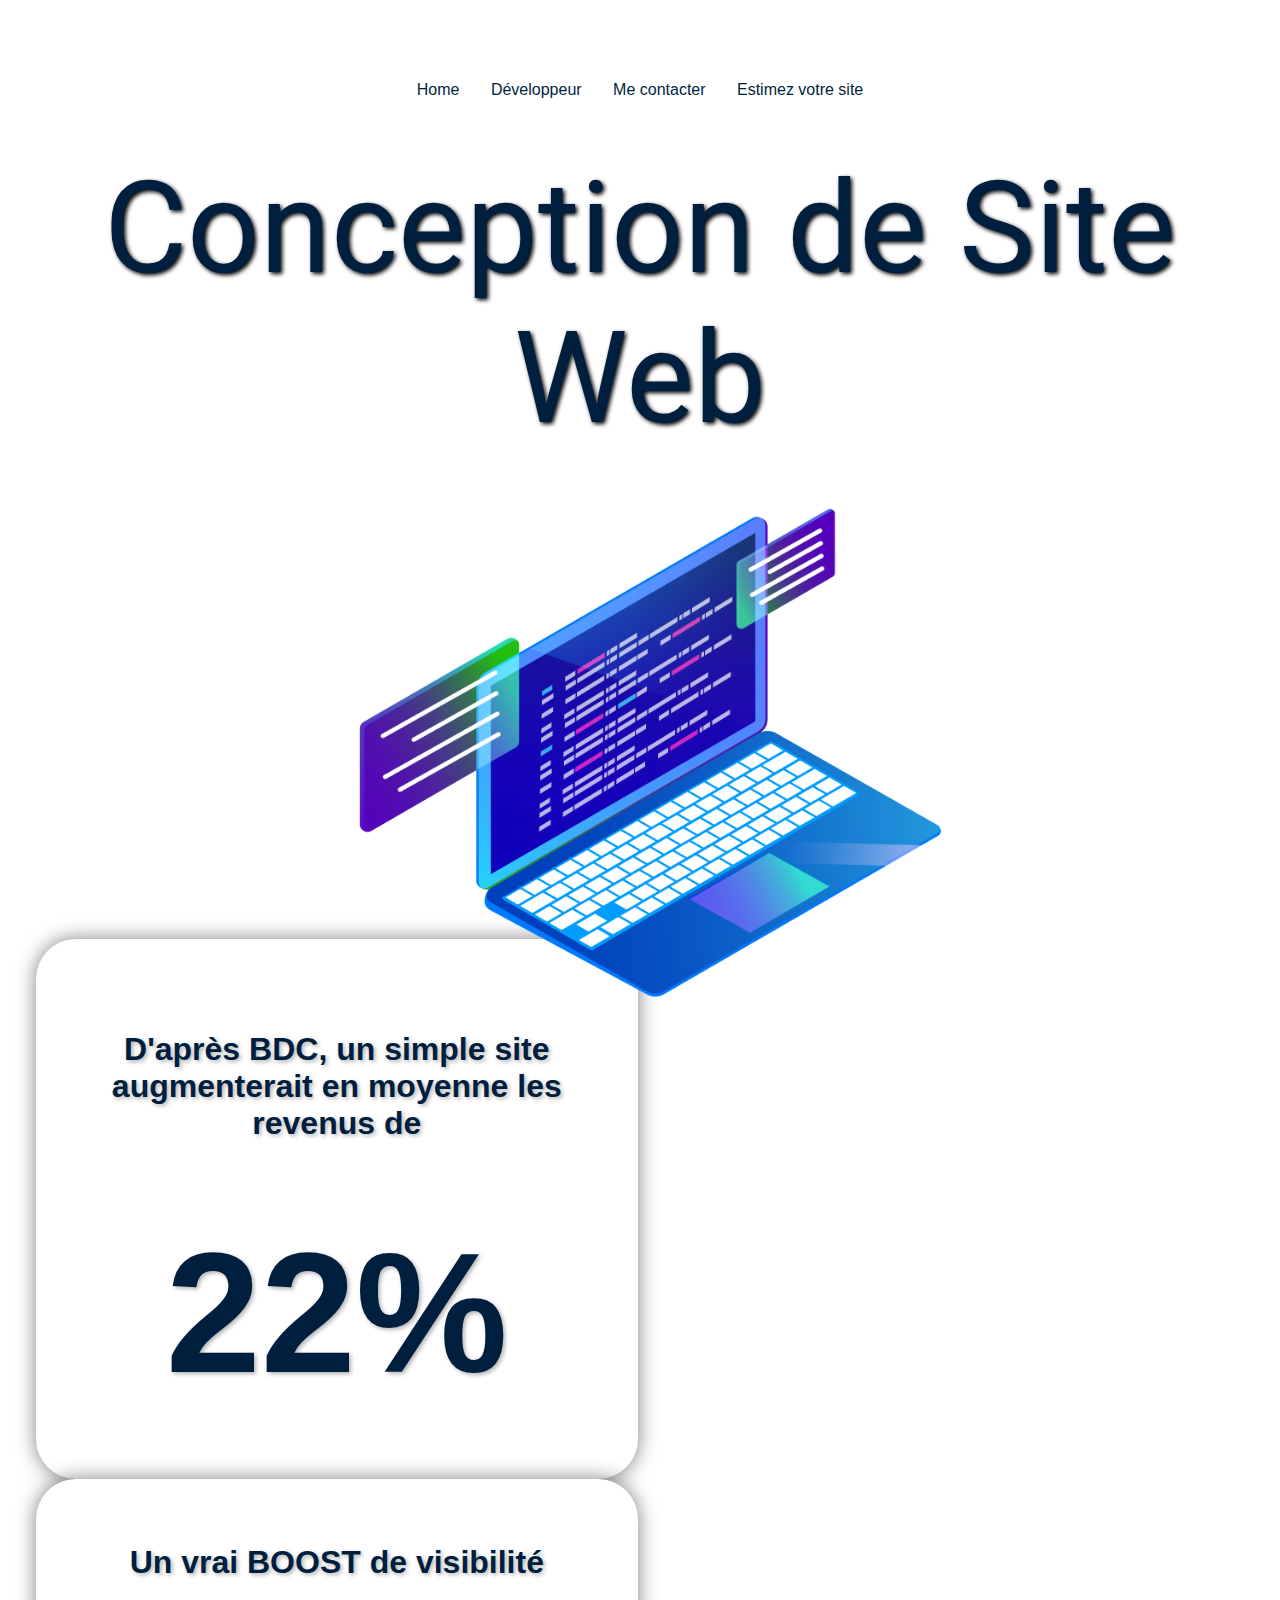
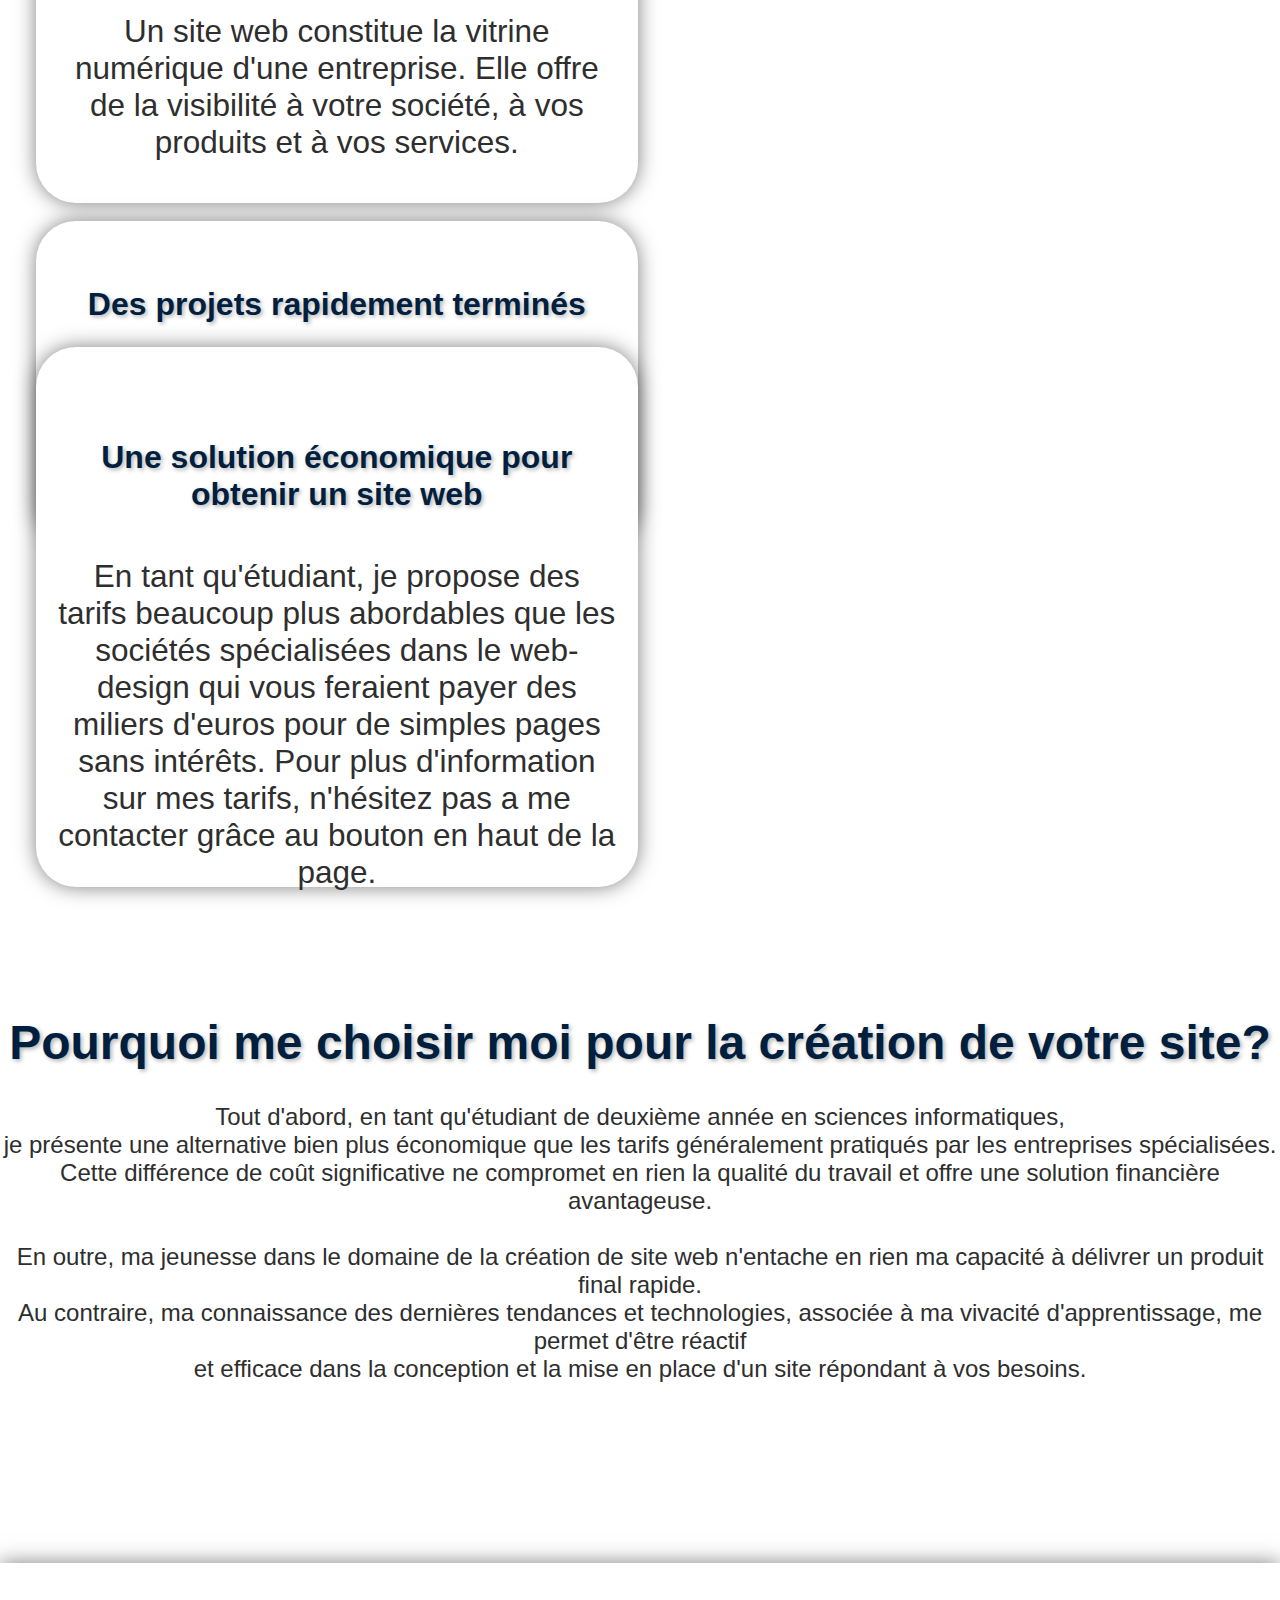
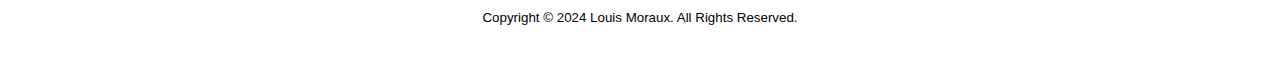
==== commit 4ec202d9: "changement total DA2" ====
--- a/index.html
+++ b/index.html
@@ -36,18 +36,18 @@
         <div class="box" style="height: 36vh;">
             <!-- Box haut droite-->
             <h2 class="inBox" id="vente">Un vrai BOOST de visibilité</h2>
-            <p id="textbox">un site web constitue la vitrine numérique d'une entreprise.
+            <p id="textbox">Un site web constitue la vitrine numérique d'une entreprise.
                 Elle offre de la visibilité à votre société, à vos produits et à vos services.
             </p>
         </div>
 
-        <div class="box" style="height: 36.5vh;">
+        <div class="box" style="height: 36vh;">
             <!-- Box bas gauche-->
             <h2 id="vente" class="inBox">
                 Des projets rapidement terminés
             </h2>
             <p id="textbox">Les délais pour la réalisation de mes projets varient en fonction du contenu requis par le client.
-                En règle générale, je finalise mes projets de web-design en quelques semaines au maximum
+                En règle générale, je finalise mes projets de web-design en quelques semaines au maximum.
             </p>
         </div>
         
--- a/css/home.css
+++ b/css/home.css
@@ -118,14 +118,14 @@
 }
 
 #vente2 {
-  margin-top: 10vh;
+  margin-top: 8vh;
   color: #001F3F;
   text-shadow: 2px 2px 4px rgba(0, 0, 0, 0.3);
 }
 
 #textbox {
   text-align: center;
-  font-size: 1.8em;
+  font-size: 3.5vh;
   color: #2e2e2e;
 }
 
@@ -159,7 +159,7 @@
   text-align: center;
   box-shadow: 0px 0px 20px rgba(0, 0, 0, 0.5);
   padding: 5vh;
-  margin-top: 5vh;
+  margin-top: 20vh;
 }
 
 /* Style pour les liens dans le footer */
@@ -180,17 +180,17 @@
   }
 
   .menu ul li a {
-    padding: 10px;
-    font-size: 1.5em;
+    padding: 5px;
+    font-size: 1em;
   }
 
   .title {
-    font-size: 4em;
+    font-size: 2.3em;
     margin-top: 2vh;
   }
 
   .image_container img {
-    width: 80%;
+    width: 100%;
     top: -5vh;
   }
 
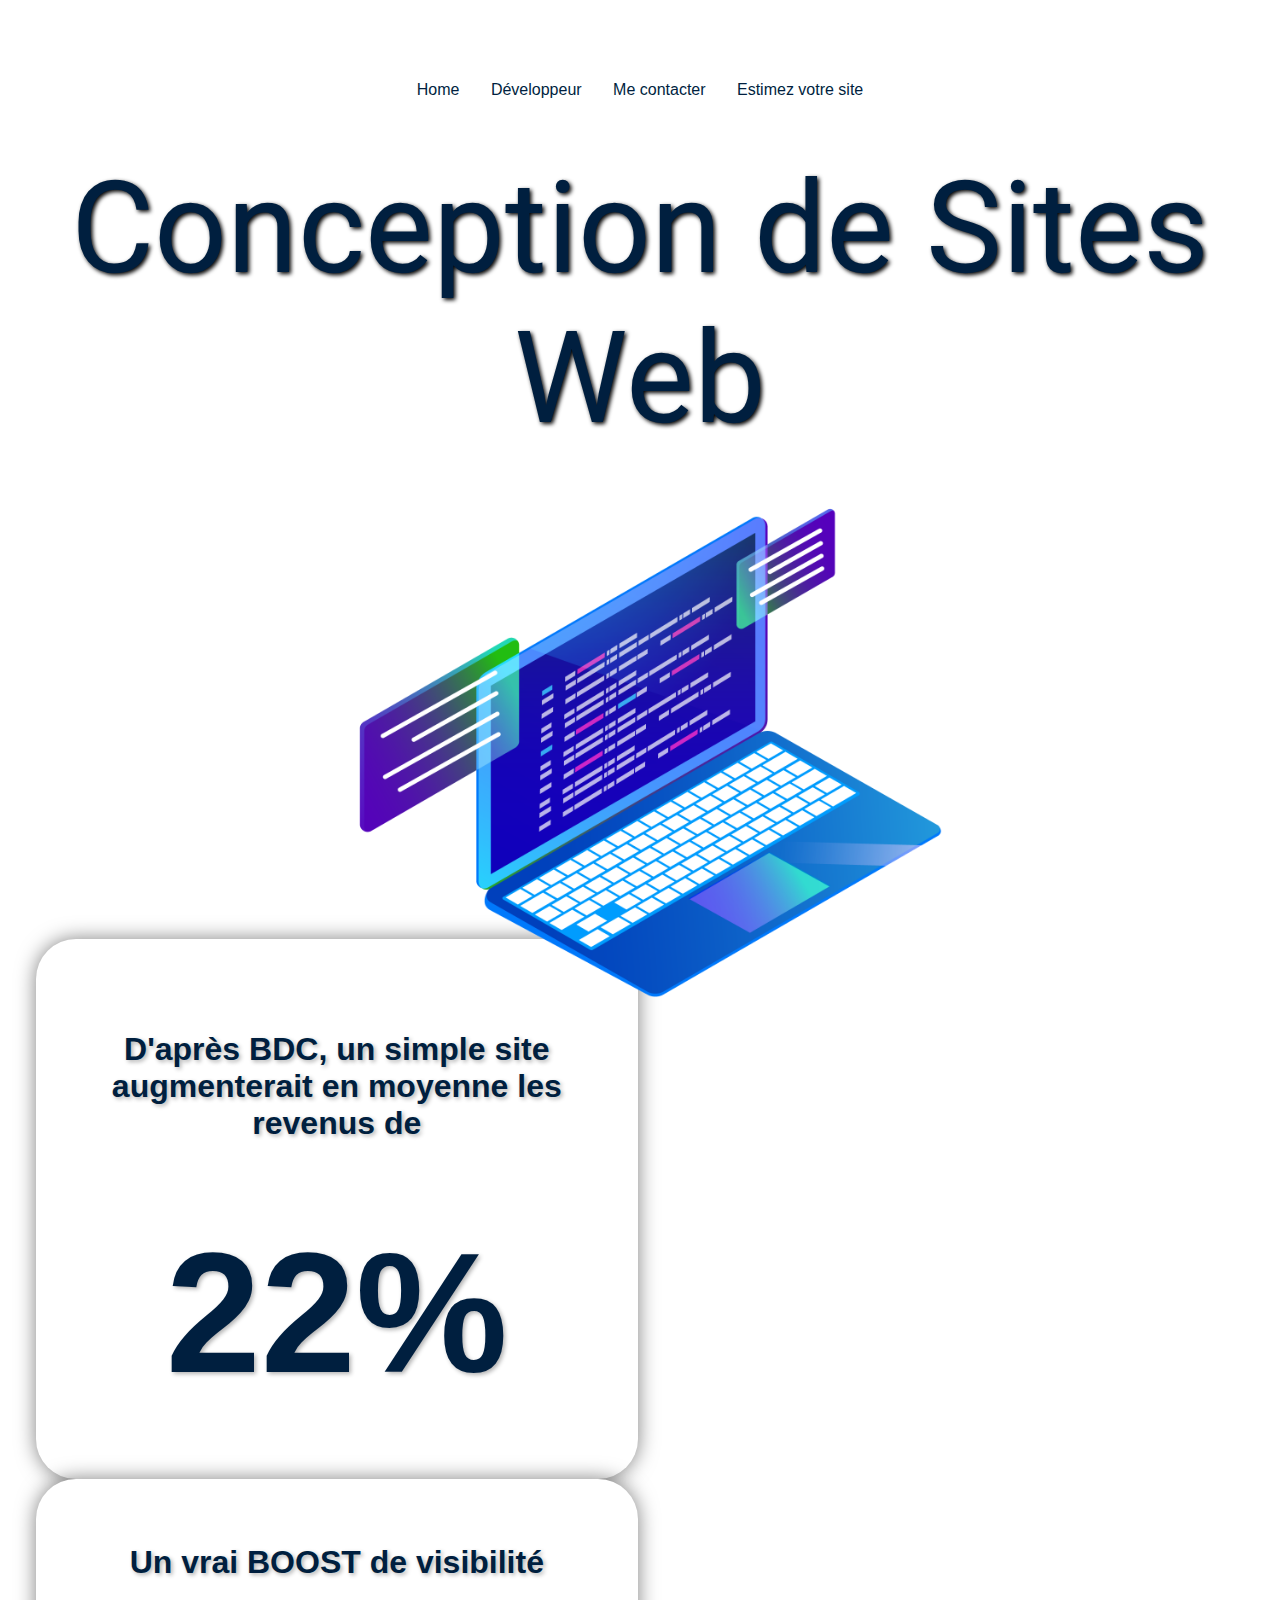
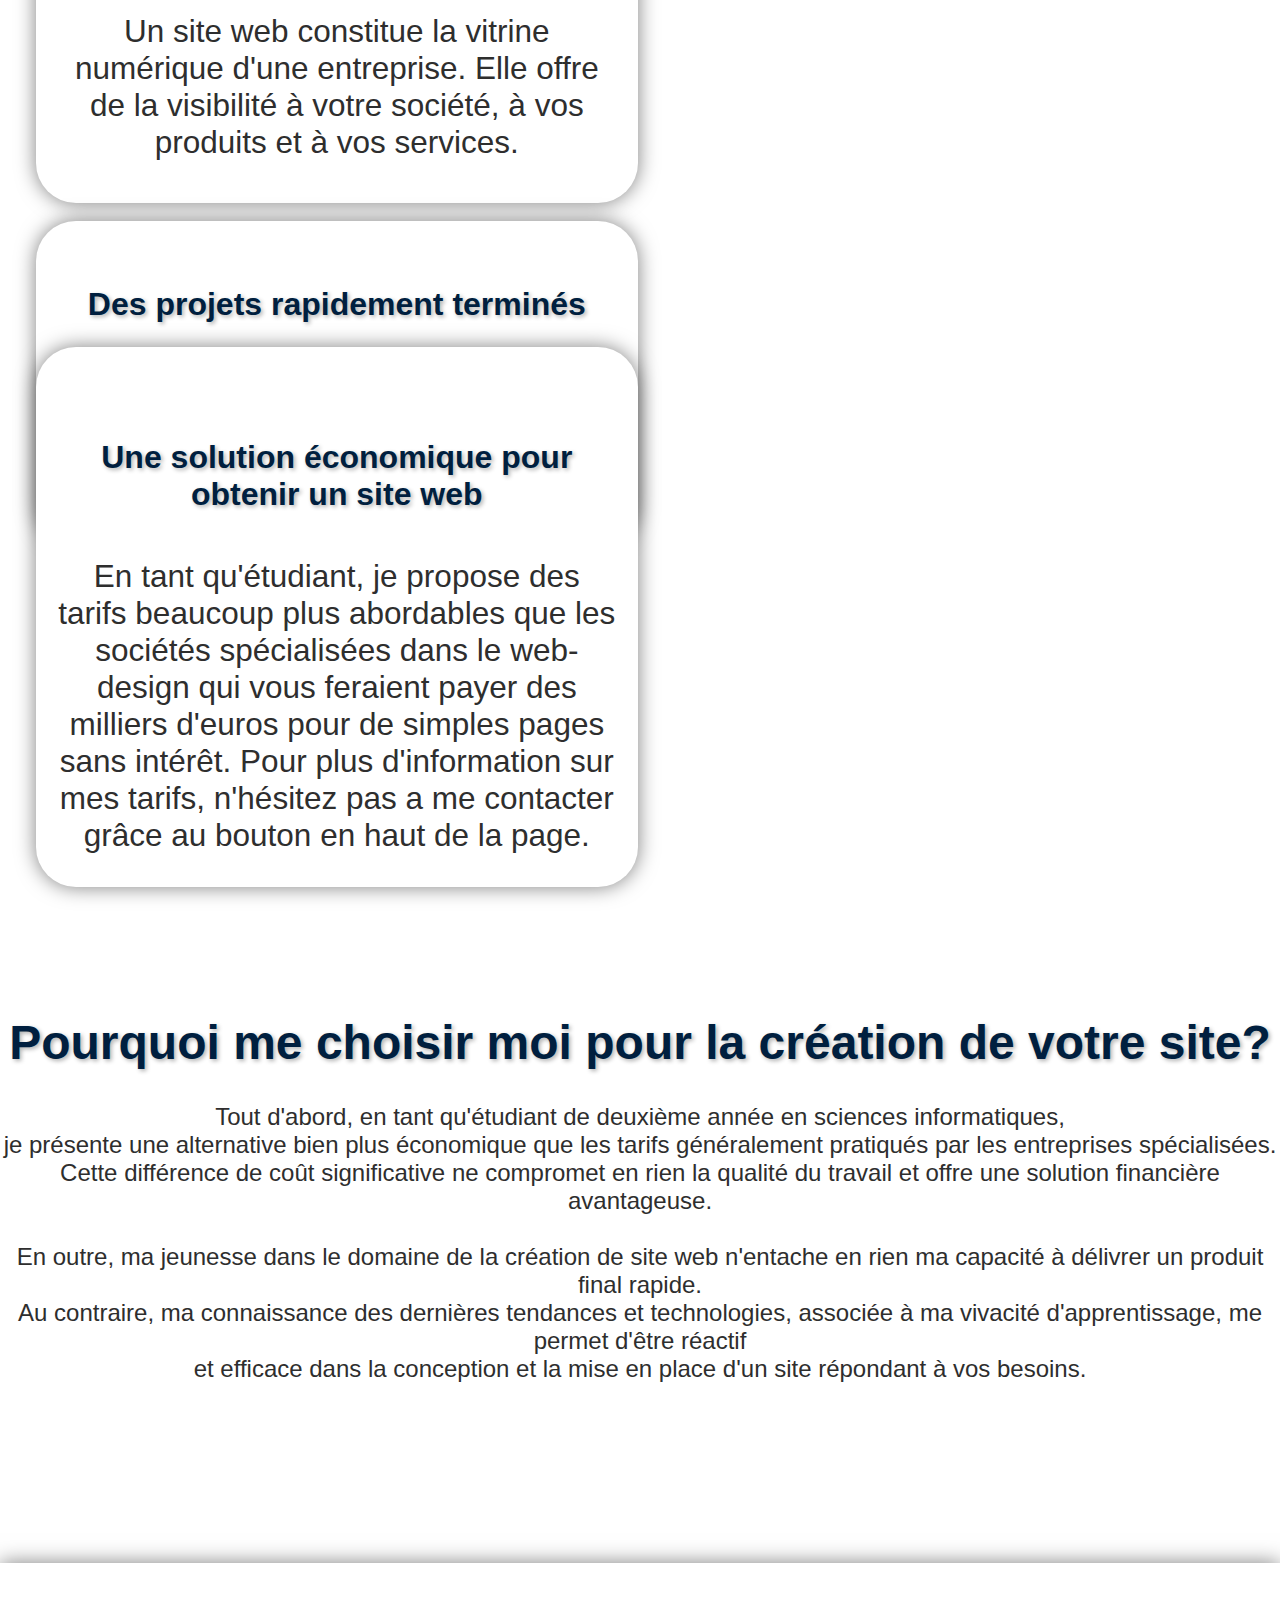
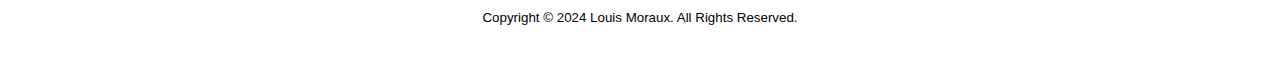
==== commit 60cd4bda: "changement total DA3" ====
--- a/index.html
+++ b/index.html
@@ -21,7 +21,7 @@
     </nav>
 
     <div class="titlecontainer">
-        <div class="title">Conception de Site Web</div>
+        <div class="title">Conception de Sites Web</div>
     </div>
     <div class="image_container">
         <img src="images/ComputerS.png" class="computer-image">
@@ -55,8 +55,8 @@
             <!-- Box bas droite-->
             <h2 class="inBox" id="vente2">Une solution économique pour obtenir un site web</h2>
             <p class="bbox" id="textbox">En tant qu'étudiant, je propose des tarifs beaucoup plus abordables que les 
-                sociétés spécialisées dans le web-design qui vous feraient payer des miliers d'euros
-                pour de simples pages sans intérêts. Pour plus d'information sur mes tarifs,
+                sociétés spécialisées dans le web-design qui vous feraient payer des milliers d'euros
+                pour de simples pages sans intérêt. Pour plus d'information sur mes tarifs,
                 n'hésitez pas a me contacter grâce au bouton en haut de la page.
             </p>
     
--- a/css/home.css
+++ b/css/home.css
@@ -224,6 +224,7 @@
   }
 
   .titlemid {
+    margin-top: 15vh;
     font-size: 2em;
   }
 
@@ -267,6 +268,9 @@
     font-size: 15vh;
     margin-top: 5vh;
   }
+  #textbox{
+    font-size: 2vh;
+  }
 
   .titlemid {
     font-size: 2.5em;
@@ -275,4 +279,48 @@
   .pmid {
     font-size: 1.3em;
   }
-}+}
+
+/* Media query pour les écrans de 1024px à 1200px */
+@media only screen and (min-width: 1025px) and (max-width: 1200px) {
+  .menu ul {
+    margin-top: 10px;
+  }
+
+  .menu ul li a {
+    padding: 10px;
+    font-size: 1.5em;
+  }
+
+  .title {
+    font-size: 6em;
+    margin-top: 3vh;
+  }
+
+  .image_container img {
+    width: 70%;
+    top: -5vh;
+  }
+
+  .computer-image {
+    width: 70%;
+  }
+
+  .box {
+    width: 47%;
+    margin-left: 1.5%;
+    margin-right: 1.5%;
+    margin-top: 10px;
+  }
+  #vente{
+    margin-top: 2vh;
+  }
+  #textbox{
+    font-size: 150%;
+  }
+
+  #pourcentage {
+    font-size: 15vh;
+    margin-top: 5vh;
+  }
+}
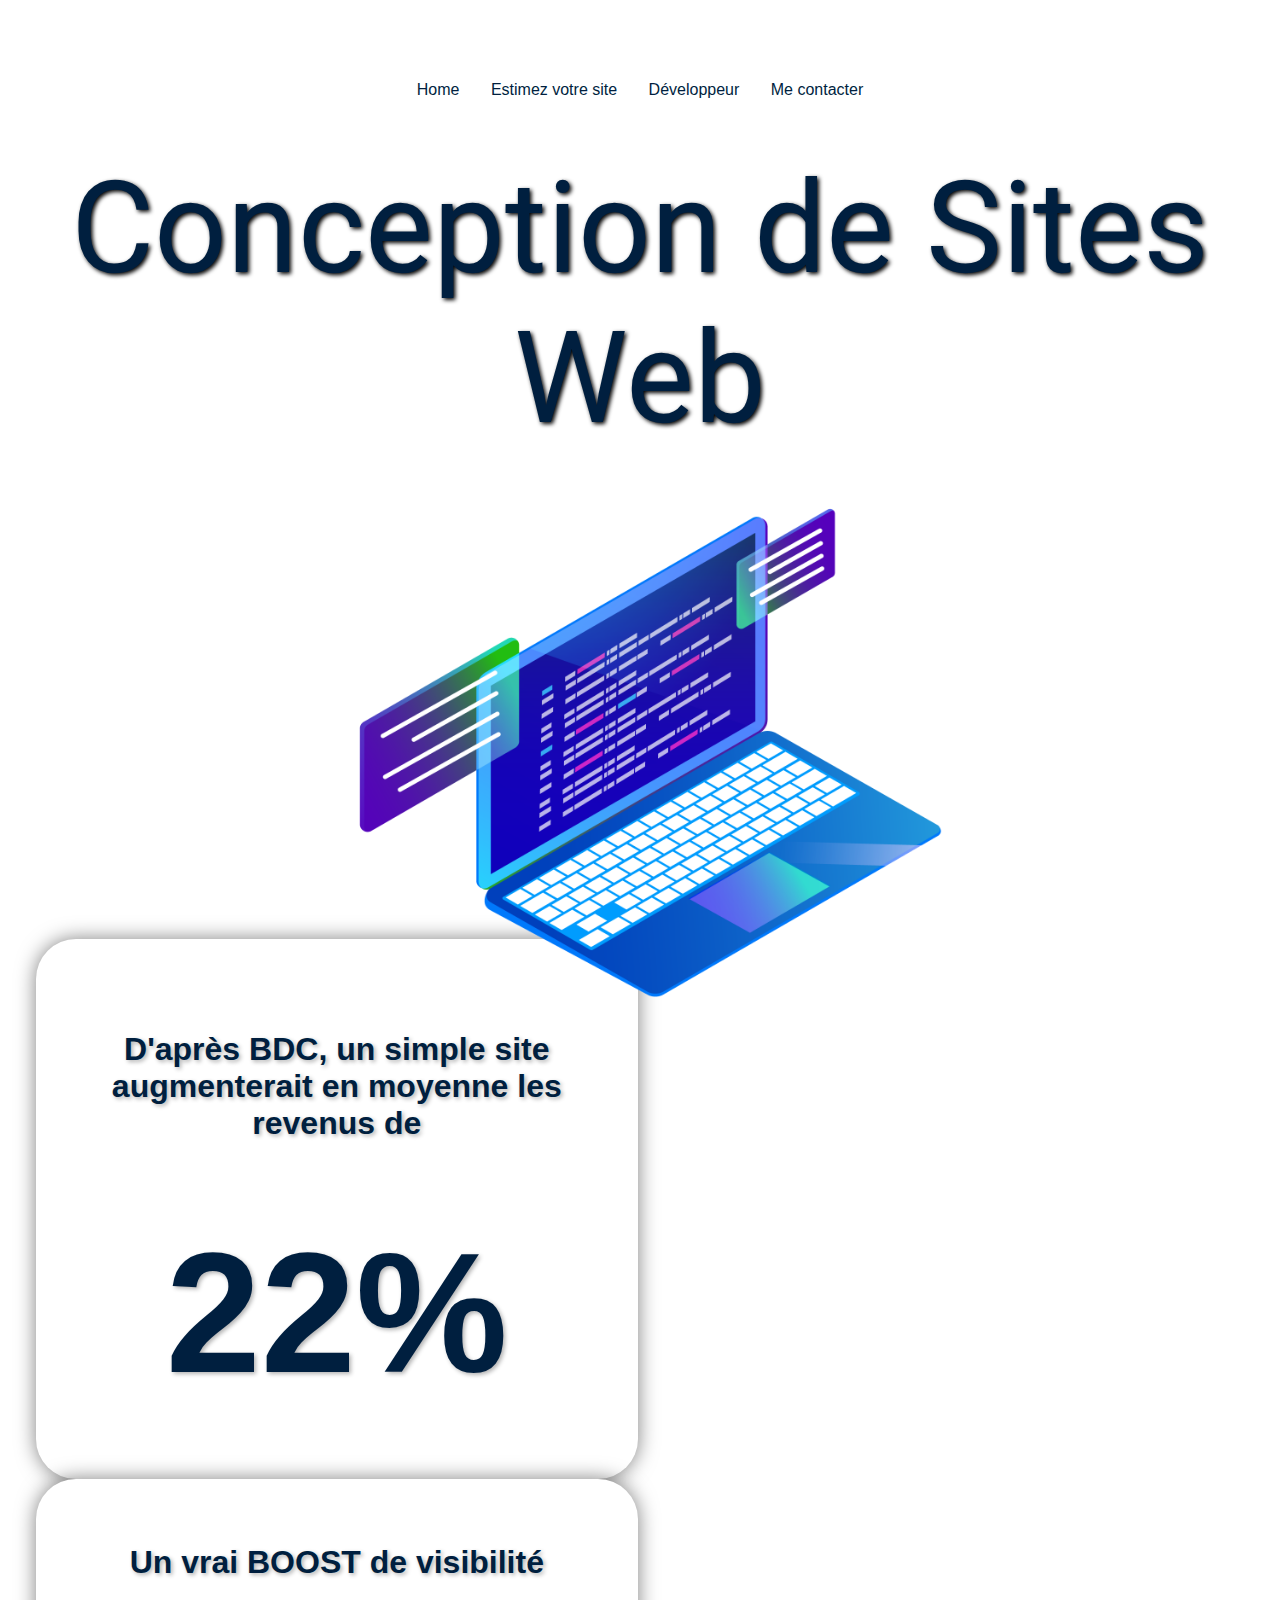
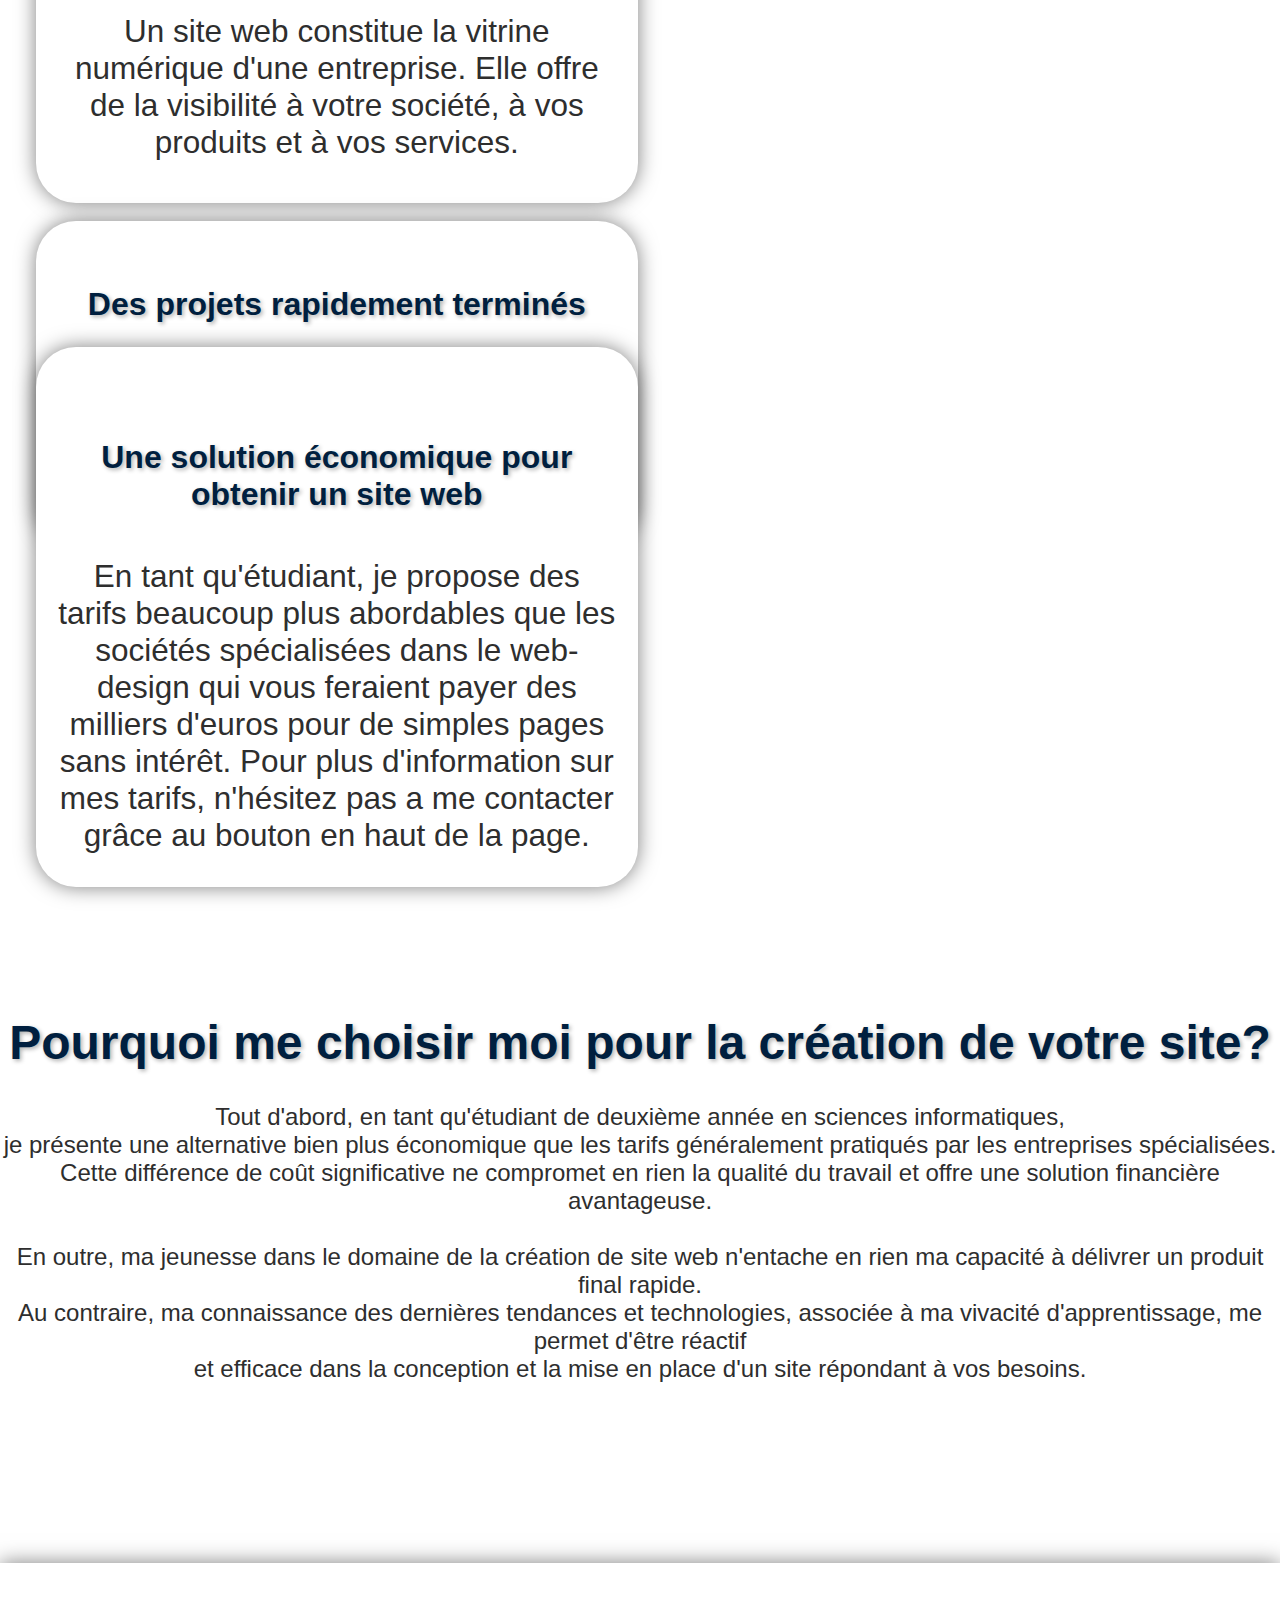
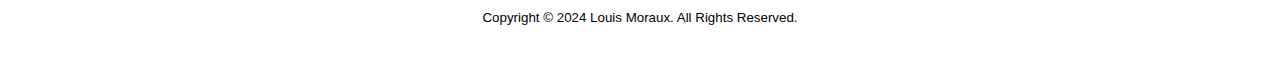
==== commit 8e131edc: "changement total DA4" ====
--- a/index.html
+++ b/index.html
@@ -11,12 +11,24 @@
     
 </head>
 <body>
+    <!-- Menu pour les ordinateurs -->
     <nav class="menu">
-        <ul>
-            <li><a href="home.html">Home</a></li>
+        <ul class="menu-desktop">
+            <li><a href="index.html">Home</a></li>
+            <li><a href="estimation.html">Estimez votre site</a></li>
             <li><a href="developpeur.html">Développeur</a></li>
             <li><a href="contact.html">Me contacter</a></li>
-            <li><a href="estimez.html">Estimez votre site</a></li>
+        </ul>
+    </nav>
+
+    <!-- Menu déroulant pour les téléphones -->
+    <nav class="menu-mobile">
+        <div class="menu-toggle">Menu</div>
+        <ul class="menu-list">
+            <li><a href="index.html">Home</a></li>
+            <li><a href="estimation.html">Estimez votre site</a></li>
+            <li><a href="developpeur.html">Développeur</a></li>
+            <li><a href="contact.html">Me contacter</a></li>
         </ul>
     </nav>
 
--- a/css/home.css
+++ b/css/home.css
@@ -36,6 +36,46 @@
 
 .menu ul li a:hover {
   border-bottom: 2px solid #001F3F;
+}
+
+/* Styles pour le menu déroulant des téléphones */
+.menu-mobile {
+  display: none;
+  text-align: center;
+}
+
+.menu-toggle {
+  cursor: pointer;
+  background-color: #001F3F;
+  box-shadow: 0px 0px 20px rgba(0, 0, 0, 0.5);
+  color: #fff;
+  padding: 1vh 2vh;
+  border-radius: 5px;
+  margin-top: 2vh;
+  margin-left: 4vh;
+  margin-right: 4vh;
+}
+
+.menu-list {
+  list-style-type: none;
+  padding: 0;
+  margin: 0;
+}
+
+.menu-list li {
+  margin-bottom: 10px;
+}
+
+.menu-list li a {
+  display: block;
+  padding: 1vh;
+  color: #001F3F;
+  text-decoration: none;
+  font-size: 1.9vh;
+}
+
+.menu-list li a:hover {
+  background-color: #f0f0f0;
 }
 
 /* CSS pour le titre */
@@ -175,27 +215,35 @@
 
 /* Media query pour les téléphones */
 @media only screen and (max-width: 768px) {
-  .menu ul {
-    margin-top: 10px;
-  }
-
-  .menu ul li a {
-    padding: 5px;
-    font-size: 1em;
+
+  .menu {
+    display: none;
+  }
+
+  .menu-mobile {
+    display: block;
+  }
+
+  .menu-list {
+    display: none;
+  }
+
+  .menu-list.active {
+    display: block;
   }
 
   .title {
-    font-size: 2.3em;
-    margin-top: 2vh;
+    font-size: 2.8em;
+    margin-top: 4vh;
   }
 
   .image_container img {
     width: 100%;
-    top: -5vh;
+    top: 3vh;
   }
 
   .computer-image {
-    width: 80%;
+    width: 100%;
   }
 
   .box {
